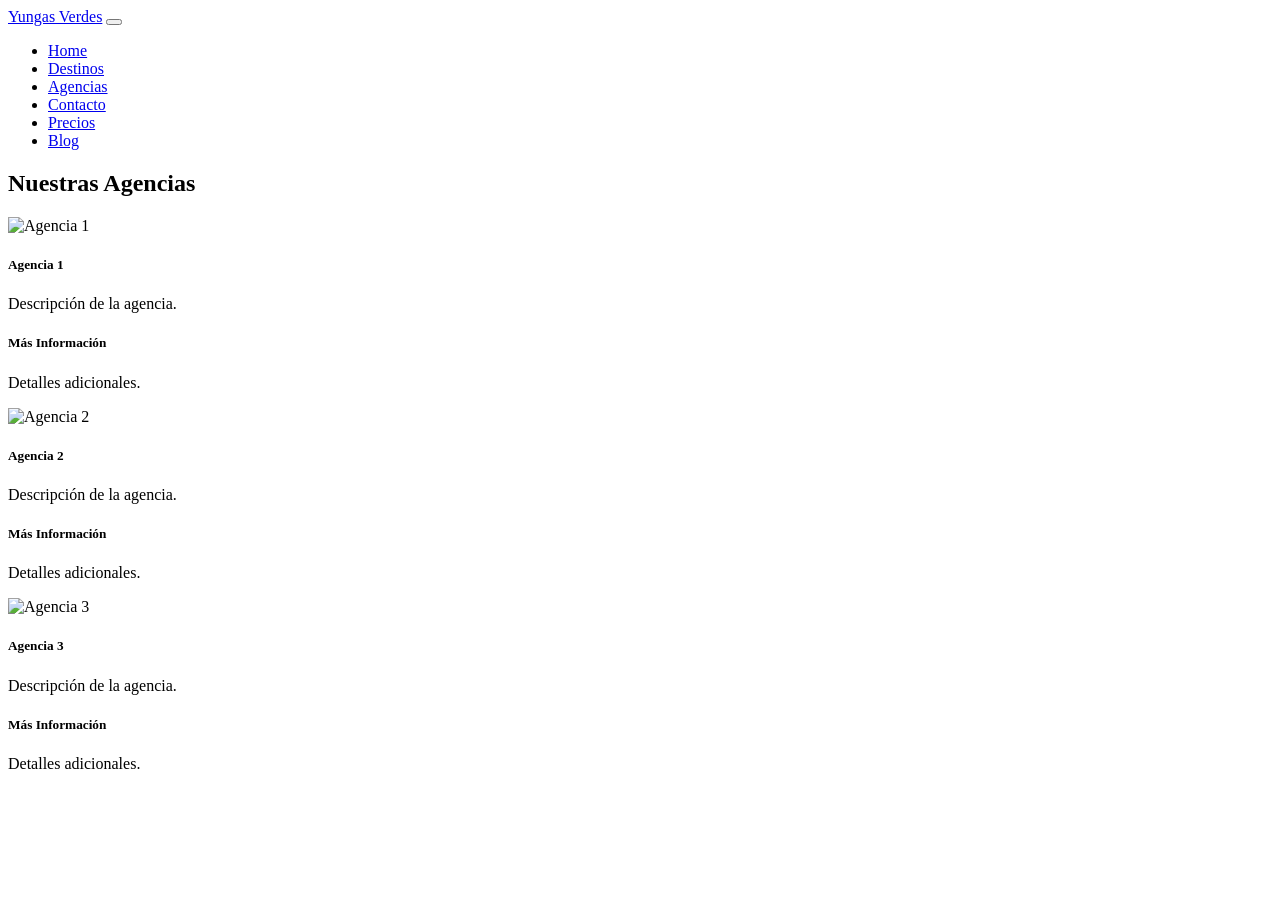
==== agencias.html @ 2de89b35 "Se agregan estructuras html" ====
<!DOCTYPE html>
<html lang="es">
<head>
    <meta charset="UTF-8">
    <meta name="viewport" content="width=device-width, initial-scale=1.0">
    <title>Agencias - Yungas Verdes</title>
</head>
<body>
    <!-- Navbar -->
    <nav>
        <div class="">
            <a href="#">Yungas Verdes</a>
            <button type="button">
                <span></span>
            </button>
            <div>
                <ul>
                    <li><a href="index.html">Home</a></li>
                    <li><a href="destinos.html">Destinos</a></li>
                    <li><a href="agencias.html">Agencias</a></li>
                    <li><a href="contacto.html">Contacto</a></li>
                    <li><a href="precios.html">Precios</a></li>
                    <li><a href="blog.html">Blog</a></li>
                </ul>
            </div>
        </div>
    </nav>

    <!-- Agencias Cards -->
    <section>
        <div class="">
            <h2>Nuestras Agencias</h2>
            <div>
                <div>
                    <div>
                        <div>
                            <img src="agencia1.jpg" alt="Agencia 1">
                            <div>
                                <h5>Agencia 1</h5>
                                <p>Descripción de la agencia.</p>
                            </div>
                        </div>
                        <div>
                            <div>
                                <h5>Más Información</h5>
                                <p>Detalles adicionales.</p>
                                <div>
                                    <i></i>
                                    <i></i>
                                    <i></i>
                                    <i></i>
                                    <i></i>
                                </div>
                            </div>
                        </div>
                    </div>
                </div>
                <div>
                    <div>
                        <div>
                            <img src="agencia2.jpg" alt="Agencia 2">
                            <div>
                                <h5>Agencia 2</h5>
                                <p>Descripción de la agencia.</p>
                            </div>
                        </div>
                        <div>
                            <div>
                                <h5>Más Información</h5>
                                <p>Detalles adicionales.</p>
                                <div>
                                    <i></i>
                                    <i></i>
                                    <i></i>
                                    <i></i>
                                    <i></i>
                                </div>
                            </div>
                        </div>
                    </div>
                </div>
                <div>
                    <div>
                        <div>
                            <img src="agencia3.jpg" alt="Agencia 3">
                            <div>
                                <h5>Agencia 3</h5>
                                <p>Descripción de la agencia.</p>
                            </div>
                        </div>
                        <div>
                            <div>
                                <h5>Más Información</h5>
                                <p>Detalles adicionales.</p>
                                <div>
                                    <i></i>
                                    <i></i>
                                    <i></i>
                                    <i></i>
                                    <i></i>
                                </div>
                            </div>
                        </div>
                    </div>
                </div>
            </div>
        </div>
    </section>
</body>
</html>
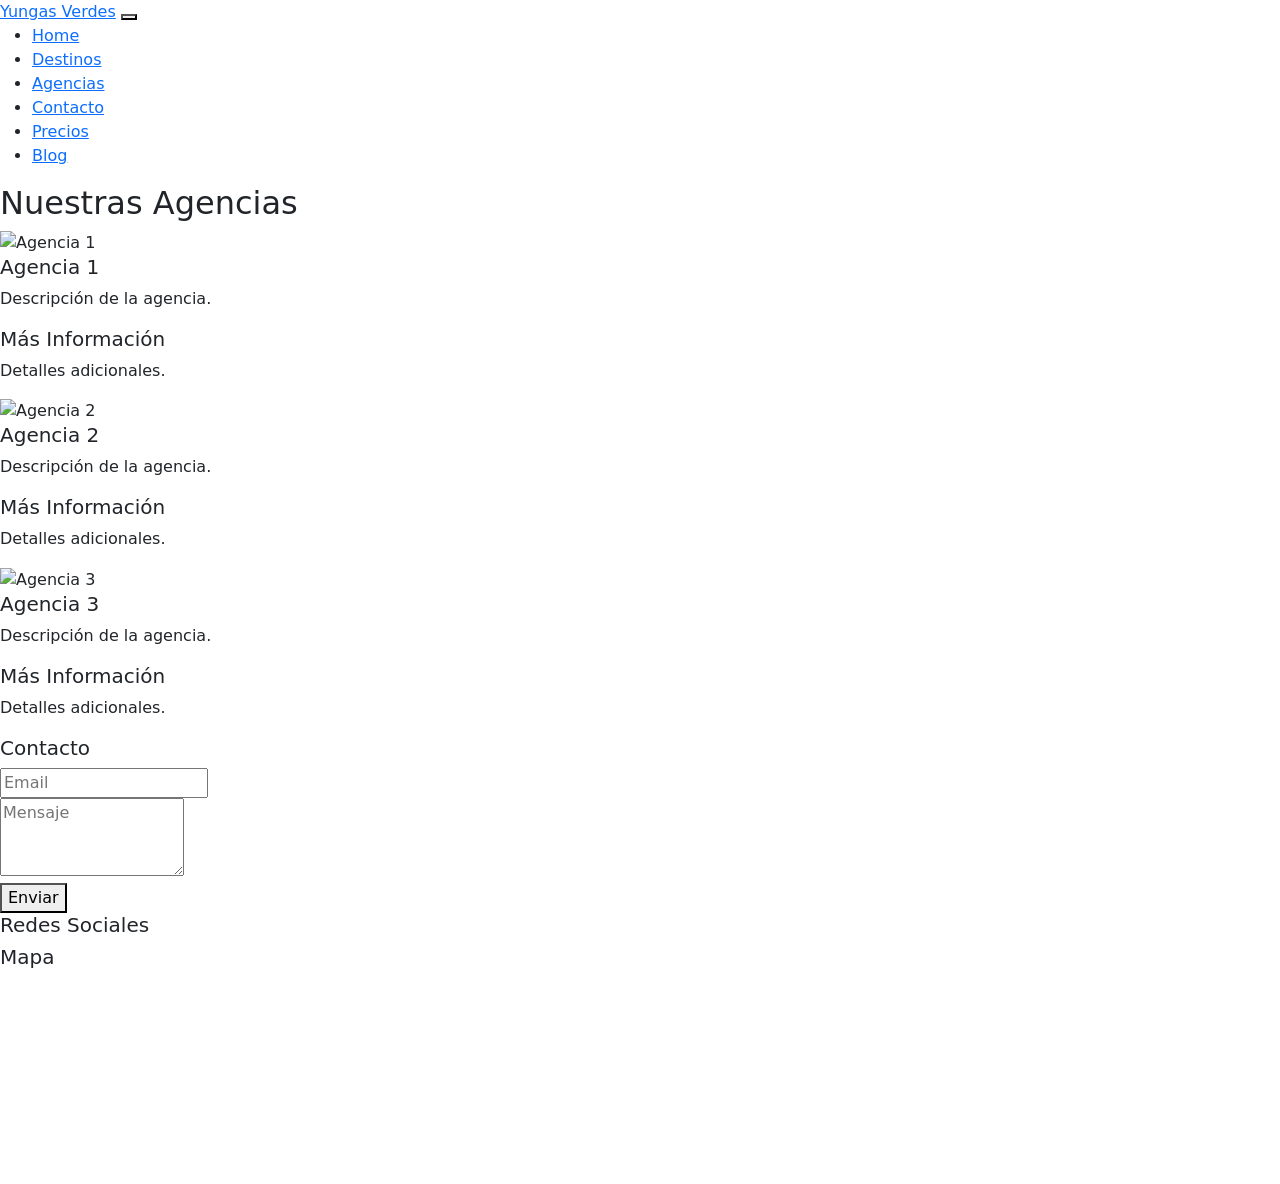
==== commit a22faae7: "Se agregan links a css bootstrap5 e iconos" ====
--- a/agencias.html
+++ b/agencias.html
@@ -4,6 +4,9 @@
     <meta charset="UTF-8">
     <meta name="viewport" content="width=device-width, initial-scale=1.0">
     <title>Agencias - Yungas Verdes</title>
+    <link href="https://cdn.jsdelivr.net/npm/bootstrap@5.3.0/dist/css/bootstrap.min.css" rel="stylesheet">
+    <link rel="stylesheet" href="https://cdnjs.cloudflare.com/ajax/libs/font-awesome/6.4.0/css/all.min.css">
+    <link rel="stylesheet" href="css/styles.css">
 </head>
 <body>
     <!-- Navbar -->
@@ -106,5 +109,34 @@
             </div>
         </div>
     </section>
+    <footer>
+        <div class="">
+            <div class="">
+                <div class="">
+                    <h5>Contacto</h5>
+                    <form>
+                        <div class="">
+                            <input type="email" placeholder="Email">
+                        </div>
+                        <div class="">
+                            <textarea rows="3" placeholder="Mensaje"></textarea>
+                        </div>
+                        <button type="submit">Enviar</button>
+                    </form>
+                </div>
+                <div class="">
+                    <h5>Redes Sociales</h5>
+                    <a href="#"><i></i></a>
+                    <a href="#"><i></i></a>
+                    <a href="#"><i></i></a>
+                </div>
+                <div class="">
+                    <h5>Mapa</h5>
+                    <iframe src="https://www.google.com/maps/embed?pb=!1m18!1m12!1m3!1d3657.0!2d-65.3!3d-24.2!2m3!1f0!2f0!3f0!3m2!1i1024!2i768!4f13.1!3m3!1m2!1s0x0%3A0x0!2zMjTCsDEyJzAwLjAiUyA2NcKwMTgnMDAuMCJX!5e0!3m2!1ses!2sar!4v1234567890" width="100%" height="200" style="border:0;" allowfullscreen="" loading="lazy"></iframe>
+                </div>
+            </div>
+        </div>
+    </footer>
+    <script src="https://cdn.jsdelivr.net/npm/bootstrap@5.3.0/dist/js/bootstrap.bundle.min.js"></script>
 </body>
 </html>
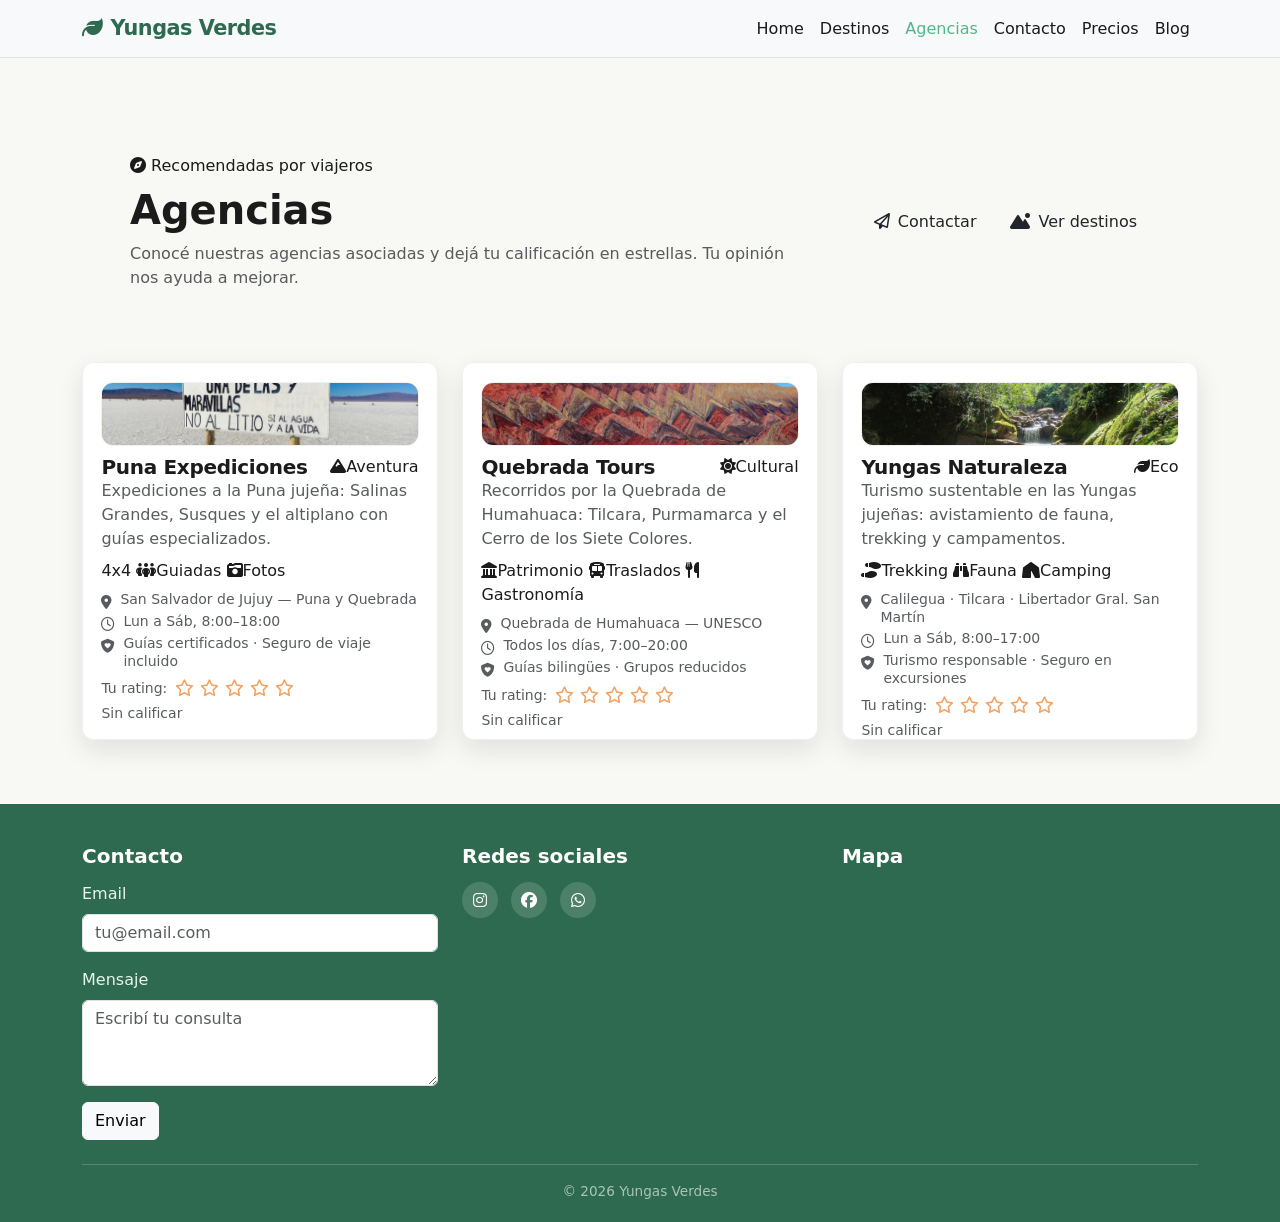
==== commit 653df944: "se eliminan carpetas innecesarias" ====
--- a/agencias.html
+++ b/agencias.html
@@ -6,137 +6,282 @@
     <title>Agencias - Yungas Verdes</title>
     <link href="https://cdn.jsdelivr.net/npm/bootstrap@5.3.0/dist/css/bootstrap.min.css" rel="stylesheet">
     <link rel="stylesheet" href="https://cdnjs.cloudflare.com/ajax/libs/font-awesome/6.4.0/css/all.min.css">
+    <link rel="stylesheet" href="flip.css">
     <link rel="stylesheet" href="css/styles.css">
 </head>
 <body>
-    <!-- Navbar -->
-    <nav>
-        <div class="">
-            <a href="#">Yungas Verdes</a>
-            <button type="button">
-                <span></span>
+
+    <nav class="navbar navbar-expand-lg bg-light border-bottom">
+        <div class="container">
+            <a class="navbar-brand" href="index.html">
+                <i class="fa-solid fa-leaf me-2" aria-hidden="true"></i>Yungas Verdes
+            </a>
+            <button class="navbar-toggler" type="button" data-bs-toggle="collapse" data-bs-target="#mainNavbar"
+                aria-controls="mainNavbar" aria-expanded="false" aria-label="Abrir menú">
+                <span class="navbar-toggler-icon"></span>
             </button>
-            <div>
-                <ul>
-                    <li><a href="index.html">Home</a></li>
-                    <li><a href="destinos.html">Destinos</a></li>
-                    <li><a href="agencias.html">Agencias</a></li>
-                    <li><a href="contacto.html">Contacto</a></li>
-                    <li><a href="precios.html">Precios</a></li>
-                    <li><a href="blog.html">Blog</a></li>
+            <div class="collapse navbar-collapse" id="mainNavbar">
+                <ul class="navbar-nav ms-auto mb-2 mb-lg-0">
+                    <li class="nav-item"><a class="nav-link" href="index.html">Home</a></li>
+                    <li class="nav-item"><a class="nav-link" href="destinos.html">Destinos</a></li>
+                    <li class="nav-item"><a class="nav-link active" aria-current="page" href="agencias.html">Agencias</a></li>
+                    <li class="nav-item"><a class="nav-link" href="contacto.html">Contacto</a></li>
+                    <li class="nav-item"><a class="nav-link" href="precios.html">Precios</a></li>
+                    <li class="nav-item"><a class="nav-link" href="blog.html">Blog</a></li>
                 </ul>
             </div>
         </div>
     </nav>
 
-    <!-- Agencias Cards -->
-    <section>
-        <div class="">
-            <h2>Nuestras Agencias</h2>
-            <div>
-                <div>
-                    <div>
-                        <div>
-                            <img src="agencia1.jpg" alt="Agencia 1">
-                            <div>
-                                <h5>Agencia 1</h5>
-                                <p>Descripción de la agencia.</p>
-                            </div>
-                        </div>
-                        <div>
-                            <div>
-                                <h5>Más Información</h5>
-                                <p>Detalles adicionales.</p>
-                                <div>
-                                    <i></i>
-                                    <i></i>
-                                    <i></i>
-                                    <i></i>
-                                    <i></i>
-                                </div>
-                            </div>
-                        </div>
-                    </div>
-                </div>
-                <div>
-                    <div>
-                        <div>
-                            <img src="agencia2.jpg" alt="Agencia 2">
-                            <div>
-                                <h5>Agencia 2</h5>
-                                <p>Descripción de la agencia.</p>
-                            </div>
-                        </div>
-                        <div>
-                            <div>
-                                <h5>Más Información</h5>
-                                <p>Detalles adicionales.</p>
-                                <div>
-                                    <i></i>
-                                    <i></i>
-                                    <i></i>
-                                    <i></i>
-                                    <i></i>
-                                </div>
-                            </div>
-                        </div>
-                    </div>
-                </div>
-                <div>
-                    <div>
-                        <div>
-                            <img src="agencia3.jpg" alt="Agencia 3">
-                            <div>
-                                <h5>Agencia 3</h5>
-                                <p>Descripción de la agencia.</p>
-                            </div>
-                        </div>
-                        <div>
-                            <div>
-                                <h5>Más Información</h5>
-                                <p>Detalles adicionales.</p>
-                                <div>
-                                    <i></i>
-                                    <i></i>
-                                    <i></i>
-                                    <i></i>
-                                    <i></i>
-                                </div>
-                            </div>
-                        </div>
-                    </div>
-                </div>
-            </div>
+    <div class="container pt-5 pb-3">
+        <section class="page-hero p-4 p-md-5 mb-4">
+            <div class="row align-items-center g-4">
+                <div class="col-12 col-lg-8">
+                    <div class="hero-kicker mb-2">
+                        <i class="fa-solid fa-compass" aria-hidden="true"></i>
+                        Recomendadas por viajeros
+                    </div>
+                    <h1 class="display-6 fw-bold mb-2">Agencias</h1>
+                    <p class="text-muted mb-0">
+                        Conocé nuestras agencias asociadas y dejá tu calificación en estrellas.
+                        Tu opinión nos ayuda a mejorar.
+                    </p>
+                </div>
+                <div class="col-12 col-lg-4">
+                    <div class="d-flex gap-2 justify-content-lg-end flex-wrap">
+                        <a class="btn btn-brand" href="contacto.html">
+                            <i class="fa-regular fa-paper-plane me-2" aria-hidden="true"></i>Contactar
+                        </a>
+                        <a class="btn btn-soft" href="destinos.html">
+                            <i class="fa-solid fa-mountain-sun me-2" aria-hidden="true"></i>Ver destinos
+                        </a>
+                    </div>
+                </div>
+            </div>
+        </section>
+
+        <div class="row g-4 mb-5">
+
+          <div class="col-12 col-sm-6 col-md-4">
+            <div class="flip-card" data-agencia="Puna Expediciones">
+              <div class="flip-card-inner">
+                <div class="flip-card-front">
+                  <div class="agency-cover" aria-hidden="true">
+                    <img src="img/salinasgrandes.webp" alt="">
+                  </div>
+                  <div class="d-flex align-items-start justify-content-between gap-3">
+                    <h5 class="card-title mb-0">Puna Expediciones</h5>
+                    <span class="agency-pill"><i class="fa-solid fa-mountain" aria-hidden="true"></i>Aventura</span>
+                  </div>
+                  <p class="text-muted">Expediciones a la Puna jujeña: Salinas Grandes, Susques y el altiplano con guías especializados.</p>
+                  <div class="agency-meta">
+                    <span class="agency-pill"><i class="fa-solid fa-jeep" aria-hidden="true"></i>4x4</span>
+                    <span class="agency-pill"><i class="fa-solid fa-people-group" aria-hidden="true"></i>Guiadas</span>
+                    <span class="agency-pill"><i class="fa-solid fa-camera-retro" aria-hidden="true"></i>Fotos</span>
+                  </div>
+                  <ul class="list-unstyled small mt-2 mb-0 text-muted">
+                    <li class="d-flex gap-2 align-items-start mb-1">
+                      <i class="fa-solid fa-location-dot mt-1" aria-hidden="true"></i>
+                      <span>San Salvador de Jujuy — Puna y Quebrada</span>
+                    </li>
+                    <li class="d-flex gap-2 align-items-start mb-1">
+                      <i class="fa-regular fa-clock mt-1" aria-hidden="true"></i>
+                      <span>Lun a Sáb, 8:00–18:00</span>
+                    </li>
+                    <li class="d-flex gap-2 align-items-start">
+                      <i class="fa-solid fa-shield-heart mt-1" aria-hidden="true"></i>
+                      <span>Guías certificados · Seguro de viaje incluido</span>
+                    </li>
+                  </ul>
+                  <div class="mt-2">
+                    <div class="d-flex align-items-center gap-2">
+                      <span class="small text-muted">Tu rating:</span>
+                      <div class="rating" role="radiogroup" aria-label="Calificación en estrellas">
+                        <button type="button" class="rating-star" data-value="1" aria-label="1 estrella"><i class="fa-regular fa-star" aria-hidden="true"></i></button>
+                        <button type="button" class="rating-star" data-value="2" aria-label="2 estrellas"><i class="fa-regular fa-star" aria-hidden="true"></i></button>
+                        <button type="button" class="rating-star" data-value="3" aria-label="3 estrellas"><i class="fa-regular fa-star" aria-hidden="true"></i></button>
+                        <button type="button" class="rating-star" data-value="4" aria-label="4 estrellas"><i class="fa-regular fa-star" aria-hidden="true"></i></button>
+                        <button type="button" class="rating-star" data-value="5" aria-label="5 estrellas"><i class="fa-regular fa-star" aria-hidden="true"></i></button>
+                      </div>
+                    </div>
+                    <div class="small text-muted mt-1 rating-label">Sin calificar</div>
+                  </div>
+                </div>
+                <div class="flip-card-back">
+                  <h5 class="mb-2">Explorá la Puna</h5>
+                  <p class="mb-3">Recorridos en vehículos 4x4 por paisajes únicos a más de 3.000 metros de altura.</p>
+                  <div class="d-grid gap-2">
+                    <button type="button" class="btn btn-light btn-sm js-calificar">
+                      <i class="fa-solid fa-star me-2" aria-hidden="true"></i>Calificar ahora
+                    </button>
+                    <a class="btn btn-outline-light btn-sm" href="contacto.html">
+                      <i class="fa-regular fa-envelope me-2" aria-hidden="true"></i>Enviar consulta
+                    </a>
+                  </div>
+                </div>
+              </div>
+            </div>
+          </div>
+        
+          <div class="col-12 col-sm-6 col-md-4">
+            <div class="flip-card" data-agencia="Quebrada Tours">
+              <div class="flip-card-inner">
+                <div class="flip-card-front">
+                  <div class="agency-cover" aria-hidden="true">
+                    <img src="img/quebradahumauaca.jpg" alt="">
+                  </div>
+                  <div class="d-flex align-items-start justify-content-between gap-3">
+                    <h5 class="card-title mb-0">Quebrada Tours</h5>
+                    <span class="agency-pill"><i class="fa-solid fa-sun" aria-hidden="true"></i>Cultural</span>
+                  </div>
+                  <p class="text-muted">Recorridos por la Quebrada de Humahuaca: Tilcara, Purmamarca y el Cerro de los Siete Colores.</p>
+                  <div class="agency-meta">
+                    <span class="agency-pill"><i class="fa-solid fa-landmark" aria-hidden="true"></i>Patrimonio</span>
+                    <span class="agency-pill"><i class="fa-solid fa-bus" aria-hidden="true"></i>Traslados</span>
+                    <span class="agency-pill"><i class="fa-solid fa-utensils" aria-hidden="true"></i>Gastronomía</span>
+                  </div>
+                  <ul class="list-unstyled small mt-2 mb-0 text-muted">
+                    <li class="d-flex gap-2 align-items-start mb-1">
+                      <i class="fa-solid fa-location-dot mt-1" aria-hidden="true"></i>
+                      <span>Quebrada de Humahuaca — UNESCO</span>
+                    </li>
+                    <li class="d-flex gap-2 align-items-start mb-1">
+                      <i class="fa-regular fa-clock mt-1" aria-hidden="true"></i>
+                      <span>Todos los días, 7:00–20:00</span>
+                    </li>
+                    <li class="d-flex gap-2 align-items-start">
+                      <i class="fa-solid fa-shield-heart mt-1" aria-hidden="true"></i>
+                      <span>Guías bilingües · Grupos reducidos</span>
+                    </li>
+                  </ul>
+                  <div class="mt-2">
+                    <div class="d-flex align-items-center gap-2">
+                      <span class="small text-muted">Tu rating:</span>
+                      <div class="rating" role="radiogroup" aria-label="Calificación en estrellas">
+                        <button type="button" class="rating-star" data-value="1" aria-label="1 estrella"><i class="fa-regular fa-star" aria-hidden="true"></i></button>
+                        <button type="button" class="rating-star" data-value="2" aria-label="2 estrellas"><i class="fa-regular fa-star" aria-hidden="true"></i></button>
+                        <button type="button" class="rating-star" data-value="3" aria-label="3 estrellas"><i class="fa-regular fa-star" aria-hidden="true"></i></button>
+                        <button type="button" class="rating-star" data-value="4" aria-label="4 estrellas"><i class="fa-regular fa-star" aria-hidden="true"></i></button>
+                        <button type="button" class="rating-star" data-value="5" aria-label="5 estrellas"><i class="fa-regular fa-star" aria-hidden="true"></i></button>
+                      </div>
+                    </div>
+                    <div class="small text-muted mt-1 rating-label">Sin calificar</div>
+                  </div>
+                </div>
+                <div class="flip-card-back">
+                  <h5 class="mb-2">Patrimonio mundial</h5>
+                  <p class="mb-3">Descubrí los pueblos y colores de la Quebrada con guías apasionados por la cultura andina.</p>
+                  <div class="d-grid gap-2">
+                    <a href="contacto.html" class="btn btn-light btn-sm">
+                      <i class="fa-solid fa-arrow-right me-2" aria-hidden="true"></i>Ver itinerarios
+                    </a>
+                    <a href="#" class="btn btn-outline-light btn-sm">Ver galería</a>
+                  </div>
+                </div>
+              </div>
+            </div>
+          </div>
+        
+          <div class="col-12 col-sm-6 col-md-4">
+            <div class="flip-card" data-agencia="Yungas Naturaleza">
+              <div class="flip-card-inner">
+                <div class="flip-card-front">
+                  <div class="agency-cover" aria-hidden="true">
+                    <img src="img/Parque-Nacional-Calilegua.jpg" alt="">
+                  </div>
+                  <div class="d-flex align-items-start justify-content-between gap-3">
+                    <h5 class="card-title mb-0">Yungas Naturaleza</h5>
+                    <span class="agency-pill"><i class="fa-solid fa-leaf" aria-hidden="true"></i>Eco</span>
+                  </div>
+                  <p class="text-muted">Turismo sustentable en las Yungas jujeñas: avistamiento de fauna, trekking y campamentos.</p>
+                  <div class="agency-meta">
+                    <span class="agency-pill"><i class="fa-solid fa-shoe-prints" aria-hidden="true"></i>Trekking</span>
+                    <span class="agency-pill"><i class="fa-solid fa-binoculars" aria-hidden="true"></i>Fauna</span>
+                    <span class="agency-pill"><i class="fa-solid fa-tent" aria-hidden="true"></i>Camping</span>
+                  </div>
+                  <ul class="list-unstyled small mt-2 mb-0 text-muted">
+                    <li class="d-flex gap-2 align-items-start mb-1">
+                      <i class="fa-solid fa-location-dot mt-1" aria-hidden="true"></i>
+                      <span>Calilegua · Tilcara · Libertador Gral. San Martín</span>
+                    </li>
+                    <li class="d-flex gap-2 align-items-start mb-1">
+                      <i class="fa-regular fa-clock mt-1" aria-hidden="true"></i>
+                      <span>Lun a Sáb, 8:00–17:00</span>
+                    </li>
+                    <li class="d-flex gap-2 align-items-start">
+                      <i class="fa-solid fa-shield-heart mt-1" aria-hidden="true"></i>
+                      <span>Turismo responsable · Seguro en excursiones</span>
+                    </li>
+                  </ul>
+                  <div class="mt-2">
+                    <div class="d-flex align-items-center gap-2">
+                      <span class="small text-muted">Tu rating:</span>
+                      <div class="rating" role="radiogroup" aria-label="Calificación en estrellas">
+                        <button type="button" class="rating-star" data-value="1" aria-label="1 estrella"><i class="fa-regular fa-star" aria-hidden="true"></i></button>
+                        <button type="button" class="rating-star" data-value="2" aria-label="2 estrellas"><i class="fa-regular fa-star" aria-hidden="true"></i></button>
+                        <button type="button" class="rating-star" data-value="3" aria-label="3 estrellas"><i class="fa-regular fa-star" aria-hidden="true"></i></button>
+                        <button type="button" class="rating-star" data-value="4" aria-label="4 estrellas"><i class="fa-regular fa-star" aria-hidden="true"></i></button>
+                        <button type="button" class="rating-star" data-value="5" aria-label="5 estrellas"><i class="fa-regular fa-star" aria-hidden="true"></i></button>
+                      </div>
+                    </div>
+                    <div class="small text-muted mt-1 rating-label">Sin calificar</div>
+                  </div>
+                </div>
+                <div class="flip-card-back">
+                  <h5 class="mb-2">Naturaleza viva</h5>
+                  <p class="mb-3">El Parque Nacional Calilegua te espera: más de 700 especies de aves y selva subtropical.</p>
+                  <div class="d-grid gap-2">
+                    <a href="contacto.html" class="btn btn-light btn-sm">
+                      <i class="fa-regular fa-paper-plane me-2" aria-hidden="true"></i>Reservar excursión
+                    </a>
+                    <a href="#" class="btn btn-outline-light btn-sm">Ver recorridos</a>
+                  </div>
+                </div>
+              </div>
+            </div>
+          </div>
+        
         </div>
-    </section>
-    <footer>
-        <div class="">
-            <div class="">
-                <div class="">
+    </div>
+    <footer class="site-footer">
+        <div class="container">
+            <div class="row g-4">
+                <div class="col-12 col-lg-4">
                     <h5>Contacto</h5>
                     <form>
-                        <div class="">
-                            <input type="email" placeholder="Email">
+                        <div class="mb-3">
+                            <label class="form-label" for="footerEmail">Email</label>
+                            <input id="footerEmail" class="form-control" type="email" placeholder="tu@email.com" required>
                         </div>
-                        <div class="">
-                            <textarea rows="3" placeholder="Mensaje"></textarea>
+                        <div class="mb-3">
+                            <label class="form-label" for="footerMsg">Mensaje</label>
+                            <textarea id="footerMsg" class="form-control" rows="3" placeholder="Escribí tu consulta" required></textarea>
                         </div>
-                        <button type="submit">Enviar</button>
+                        <button class="btn btn-light" type="submit">Enviar</button>
                     </form>
                 </div>
-                <div class="">
-                    <h5>Redes Sociales</h5>
-                    <a href="#"><i></i></a>
-                    <a href="#"><i></i></a>
-                    <a href="#"><i></i></a>
-                </div>
-                <div class="">
+                <div class="col-12 col-lg-4">
+                    <h5>Redes sociales</h5>
+                    <div class="footer-social">
+                        <a href="#" aria-label="Instagram"><i class="fa-brands fa-instagram"></i></a>
+                        <a href="#" aria-label="Facebook"><i class="fa-brands fa-facebook"></i></a>
+                        <a href="#" aria-label="WhatsApp"><i class="fa-brands fa-whatsapp"></i></a>
+                    </div>
+                </div>
+                <div class="col-12 col-lg-4">
                     <h5>Mapa</h5>
-                    <iframe src="https://www.google.com/maps/embed?pb=!1m18!1m12!1m3!1d3657.0!2d-65.3!3d-24.2!2m3!1f0!2f0!3f0!3m2!1i1024!2i768!4f13.1!3m3!1m2!1s0x0%3A0x0!2zMjTCsDEyJzAwLjAiUyA2NcKwMTgnMDAuMCJX!5e0!3m2!1ses!2sar!4v1234567890" width="100%" height="200" style="border:0;" allowfullscreen="" loading="lazy"></iframe>
-                </div>
-            </div>
+                    <div class="ratio ratio-16x9">
+                        <iframe title="Mapa" src="https://www.google.com/maps/embed?pb=!1m18!1m12!1m3!1d3657.0!2d-65.3!3d-24.2!2m3!1f0!2f0!3f0!3m2!1i1024!2i768!4f13.1!3m3!1m2!1s0x0%3A0x0!2zMjTCsDEyJzAwLjAiUyA2NcKwMTgnMDAuMCJX!5e0!3m2!1ses!2sar!4v1234567890"
+                            style="border:0;" allowfullscreen="" loading="lazy" referrerpolicy="no-referrer-when-downgrade"></iframe>
+                    </div>
+                </div>
+            </div>
+            <div class="footer-bottom">© 2026 Yungas Verdes</div>
         </div>
     </footer>
+
+    <script src="https://code.jquery.com/jquery-3.7.1.min.js"></script>
     <script src="https://cdn.jsdelivr.net/npm/bootstrap@5.3.0/dist/js/bootstrap.bundle.min.js"></script>
+    <script src="jquery/rating-agencias.js"></script>
 </body>
 </html>
--- a/flip.css
+++ b/flip.css
@@ -0,0 +1,94 @@
+.flip-card {
+    height: clamp(320px, 42vh, 380px);
+    perspective: 1000px;
+    cursor: pointer;
+  }
+
+  .flip-card-inner {
+    width: 100%;
+    height: 100%;
+    transition: transform 0.6s;
+    transform-style: preserve-3d;
+    position: relative;
+  }
+
+  /* Con jQuery usamos clase .flipped en vez de hover */
+  .flip-card-inner.flipped {
+    transform: rotateY(180deg);
+  }
+
+  .flip-card-front,
+  .flip-card-back {
+    position: absolute;
+    width: 100%;
+    height: 100%;
+    backface-visibility: hidden;
+    border-radius: 12px;
+    padding: 1.15rem;
+    box-shadow: 0 10px 26px rgba(16, 24, 40, .10);
+    border: 1px solid rgba(0, 0, 0, .06);
+    overflow: hidden;
+  }
+
+  .flip-card-front {
+    background: rgba(255, 255, 255, .92);
+    backdrop-filter: blur(8px);
+  }
+
+  .flip-card-back {
+    background:
+      radial-gradient(700px 240px at 25% 10%, rgba(82, 183, 136, .36), transparent 55%),
+      linear-gradient(135deg, #2d6a4f, #1f513c);
+    color: white;
+    transform: rotateY(180deg);
+  }
+
+  .rating {
+    display: inline-flex;
+    gap: 6px;
+    align-items: center;
+  }
+
+  .rating-star {
+    border: 0;
+    background: transparent;
+    padding: 0;
+    line-height: 1;
+    color: #f4a261;
+    font-size: 1.05rem;
+    cursor: pointer;
+  }
+
+  .flip-card .card-title {
+    font-weight: 800;
+    letter-spacing: -0.3px;
+  }
+
+  .flip-card-front p {
+    margin-bottom: .5rem;
+  }
+
+  .flip-card-front .list-unstyled {
+    line-height: 1.25;
+  }
+
+  .agency-cover {
+    height: 64px;
+    border-radius: 12px;
+    overflow: hidden;
+    margin-bottom: .6rem;
+    border: 1px solid rgba(0, 0, 0, .06);
+  }
+
+  .agency-cover img {
+    width: 100%;
+    height: 100%;
+    object-fit: cover;
+    display: block;
+  }
+
+  .rating-star:focus-visible {
+    outline: 2px solid rgba(13, 110, 253, .45);
+    outline-offset: 2px;
+    border-radius: 6px;
+  }
--- a/css/styles.css
+++ b/css/styles.css
@@ -0,0 +1,728 @@
+/* ── Variables de color del proyecto ── */
+    :root {
+      --verde:   #2d6a4f;
+      --verde-claro: #52b788;
+      --amarillo: #f4a261;
+      --bg-claro: #f8f9f4;
+      --texto:   #1b1b1b;
+      --muted:   #6c757d;
+      --border:  #dee2e6;
+    }
+
+    body {
+      background: var(--bg-claro);
+      color: var(--texto);
+      font-family: 'Segoe UI', system-ui, sans-serif;
+    }
+
+    /* ── Navbar ── */
+    .navbar-brand {
+      font-weight: 800;
+      font-size: 1.3rem;
+      color: var(--verde) !important;
+      letter-spacing: -0.5px;
+    }
+    .nav-link {
+      color: var(--texto) !important;
+      font-weight: 500;
+      transition: color 0.2s;
+    }
+    .nav-link:hover,
+    .nav-link.active {
+      color: var(--verde-claro) !important;
+    }
+
+    /* ── Hero del blog ── */
+    .blog-hero {
+      background: linear-gradient(135deg, var(--verde) 0%, var(--verde-claro) 100%);
+      color: #fff;
+      padding: 60px 0 40px;
+    }
+    .blog-hero h1 {
+      font-size: clamp(2rem, 4vw, 3rem);
+      font-weight: 900;
+    }
+    .blog-hero p {
+      opacity: .85;
+      max-width: 50ch;
+    }
+
+    /* ── Hero del index ── */
+
+    .hero {
+    position: relative;
+    height: 90vh;
+    overflow: hidden;
+    display: flex;
+    align-items: center;
+    justify-content: center;
+    }
+
+  .hero-bg {
+    position: absolute;
+    width: 100%;
+    height: 100%;
+    object-fit: cover;
+    }
+
+  .hero-overlay {
+    position: absolute;
+    width: 100%;
+    height: 100%;
+    background: rgba(0,0,0,0.4);
+    }
+
+  .hero-content {
+    position: relative;
+    text-align: center;
+    }
+
+  .hero-title {
+  font-size: 3rem;
+  font-weight: 700;
+  text-transform: uppercase;
+  color: #fff;
+  text-shadow: 2px 2px 8px rgba(0,0,0,0.7);
+}
+
+.hero-subtitle {
+  font-size: 1.4rem;
+  font-weight: 300;
+  color: #f0f0f0;
+  letter-spacing: 1px;
+  text-shadow: 1px 1px 6px rgba(0,0,0,0.6);
+}
+
+.overlay {
+  position: absolute;
+  top: 0; left: 0;
+  width: 100%; height: 100%;
+  background: linear-gradient(
+    rgba(0, 100, 0, 0.5), 
+    rgba(0, 0, 0, 0.3)
+  );
+}
+
+
+  .btn-hero {
+    background: var(--verde);
+    padding: 10px 20px;
+    border-radius: 30px;
+    color: #fff;
+    text-decoration: none;
+    display: inline-block;
+    margin-top: 15px;
+    opacity: 0;
+    }
+
+    .h2-hero-precios{
+      color: #ffffff
+    }
+
+    /* ── Filtros ── */
+    .filtros-wrap {
+      background: #fff;
+      border-bottom: 1px solid var(--border);
+      padding: 14px 0;
+    }
+    .btn-filtro {
+      border: 2px solid var(--verde);
+      color: var(--verde);
+      border-radius: 999px;
+      padding: 6px 18px;
+      font-weight: 700;
+      background: transparent;
+      transition: all 0.2s;
+      cursor: pointer;
+    }
+    .btn-filtro:hover,
+    .btn-filtro.activo {
+      background: var(--verde);
+      color: #fff;
+    }
+
+    /* ── Layout revista (magazine grid) ── */
+    .magazine-grid {
+      display: grid;
+      gap: 24px;
+      grid-template-columns: repeat(12, 1fr);
+    }
+
+    /* Artículo grande (destacado) */
+    .post-featured {
+      grid-column: span 8;
+    }
+    /* Artículos secundarios */
+    .post-secondary {
+      grid-column: span 4;
+    }
+    /* En tablet: 2 columnas */
+    @media (max-width: 991px) {
+      .post-featured  { grid-column: span 12; }
+      .post-secondary { grid-column: span 6; }
+    }
+    /* En mobile: 1 columna */
+    @media (max-width: 575px) {
+      .post-featured,
+      .post-secondary { grid-column: span 12; }
+    }
+
+    /*--cards del index--*/
+  .destino-card {
+    background: #fff;
+    border: none;
+    border-radius: 16px;
+    overflow: hidden;
+    transition: transform 0.3s ease, box-shadow 0.3s ease;
+    box-shadow: 0 4px 16px rgba(45, 106, 79, 0.12);
+    height: 100%;
+    display: flex;
+    flex-direction: column;
+  }
+
+  .destino-card-img-wrapper {
+    overflow: hidden;
+    height: 250px;
+    position: relative;
+  }
+
+  .destino-card img {
+    width: 100%;
+    height: 100%;
+    object-fit: cover;
+    display: block;
+    transition: transform 0.5s cubic-bezier(0.25, 0.46, 0.45, 0.94);
+  }
+
+  .destino-card:hover {
+    transform: translateY(-8px);
+    box-shadow: 0 12px 32px rgba(45, 106, 79, 0.2);
+  }
+
+  .destino-card:hover img {
+    transform: scale(1.08);
+  }
+
+  .destino-card .card-body {
+    padding: 20px;
+    flex-grow: 1;
+    display: flex;
+    flex-direction: column;
+    background: #fff;
+    transition: all 0.3s ease;
+    border-top: 4px solid var(--verde);
+  }
+
+  .destino-card .card-body h5 {
+    color: var(--verde);
+    font-weight: 700;
+    margin-bottom: 8px;
+    letter-spacing: -0.5px;
+  }
+
+  .destino-card .card-body p {
+    color: var(--muted);
+    font-size: 0.9rem;
+    margin: 0;
+    flex-grow: 1;
+  }
+
+  .destino-card:hover .card-body {
+    background: linear-gradient(135deg, var(--verde) 0%, var(--verde-claro) 100%);
+    color: #fff;
+  }
+
+  .destino-card:hover .card-body h5,
+  .destino-card:hover .card-body p {
+    color: #fff;
+  }
+
+  /* Responsivo */
+  @media (max-width: 768px) {
+    .destino-card-img-wrapper {
+      height: 220px;
+    }
+  }
+
+  @media (max-width: 576px) {
+    .destino-card-img-wrapper {
+      height: 200px;
+    }
+    
+    .destino-card .card-body {
+      padding: 16px;
+    }
+  }
+
+    /* ── Tarjeta de artículo ── */
+    .post-card {
+      background: #fff;
+      border-radius: 16px;
+      overflow: hidden;
+      border: 1px solid var(--border);
+      box-shadow: 0 2px 12px rgba(0,0,0,.06);
+      transition: transform 0.25s ease, box-shadow 0.25s ease;
+    }
+    .post-card:hover {
+      transform: translateY(-4px);
+      box-shadow: 0 8px 28px rgba(0,0,0,.12);
+    }
+    .post-card img {
+      width: 100%;
+      object-fit: cover;
+      display: block;
+    }
+    .post-featured .post-card img  { height: 320px; }
+    .post-secondary .post-card img { height: 180px; }
+    @media (max-width: 575px) {
+      .post-featured .post-card img,
+      .post-secondary .post-card img { height: 200px; }
+    }
+
+    .post-body {
+      padding: 20px;
+    }
+    .post-kicker {
+      font-size: .78rem;
+      font-weight: 800;
+      text-transform: uppercase;
+      letter-spacing: .1em;
+      color: var(--verde-claro);
+      margin-bottom: 6px;
+    }
+    .post-title {
+      font-weight: 800;
+      line-height: 1.2;
+      margin-bottom: 8px;
+    }
+    .post-featured .post-title { font-size: 1.5rem; }
+    .post-secondary .post-title { font-size: 1.05rem; }
+
+    .post-lead {
+      color: var(--muted);
+      font-size: .95rem;
+      margin-bottom: 12px;
+    }
+    .post-meta {
+      font-size: .82rem;
+      color: var(--muted);
+    }
+    .post-meta i { margin-right: 4px; }
+
+    /* Chips de categoría */
+    .chip {
+      display: inline-block;
+      padding: 4px 12px;
+      border-radius: 999px;
+      font-size: .8rem;
+      font-weight: 700;
+      border: 1px solid var(--border);
+      background: var(--bg-claro);
+      color: var(--muted);
+      margin-right: 6px;
+      margin-bottom: 4px;
+    }
+
+    /* ── Sidebar ── */
+    .sidebar-card {
+      background: #fff;
+      border-radius: 16px;
+      border: 1px solid var(--border);
+      padding: 20px;
+      margin-bottom: 20px;
+    }
+    .sidebar-card h5 {
+      font-weight: 800;
+      margin-bottom: 14px;
+      color: var(--verde);
+    }
+    .sidebar-link {
+      display: flex;
+      align-items: center;
+      gap: 8px;
+      padding: 8px 0;
+      border-bottom: 1px solid var(--border);
+      color: var(--texto);
+      text-decoration: none;
+      font-weight: 500;
+      transition: color 0.2s;
+    }
+    .sidebar-link:last-child { border-bottom: none; }
+    .sidebar-link:hover { color: var(--verde-claro); text-decoration: none; }
+
+    /* ── Comentarios ── */
+    .comment {
+      display: flex;
+      gap: 14px;
+      padding: 16px;
+      background: #fff;
+      border-radius: 14px;
+      border: 1px solid var(--border);
+      margin-bottom: 14px;
+      box-shadow: 0 1px 6px rgba(0,0,0,.05);
+    }
+    /* Avatar creado con CSS puro */
+    .avatar-css {
+      width: 44px;
+      height: 44px;
+      border-radius: 50%;
+      flex-shrink: 0;
+      position: relative;
+      overflow: hidden;
+    }
+    .avatar-css::before {
+      content: '';
+      position: absolute;
+      top: 10px; left: 50%;
+      transform: translateX(-50%);
+      width: 14px; height: 14px;
+      border-radius: 50%;
+      background: rgba(255,255,255,.5);
+    }
+    .avatar-css::after {
+      content: '';
+      position: absolute;
+      bottom: -8px; left: 50%;
+      transform: translateX(-50%);
+      width: 34px; height: 22px;
+      border-radius: 50%;
+      background: rgba(255,255,255,.35);
+    }
+    .avatar-a { background: linear-gradient(135deg, var(--verde), var(--verde-claro)); }
+    .avatar-b { background: linear-gradient(135deg, var(--amarillo), #e76f51); }
+    .avatar-c { background: linear-gradient(135deg, #4cc9f0, #4361ee); }
+
+    .comment-meta {
+      font-size: .82rem;
+      color: var(--muted);
+      margin-bottom: 4px;
+    }
+    .comment-meta strong { color: var(--texto); }
+
+    /* ── Scroll reveal ── */
+    .reveal {
+      opacity: 0;
+      transform: translateY(22px);
+      transition: opacity 0.6s ease, transform 0.6s ease;
+    }
+    .reveal.visible {
+      opacity: 1;
+      transform: translateY(0);
+    }
+
+    /* ── Footer ── */
+    .site-footer {
+      background: var(--verde);
+      color: #e8f5e9;
+      padding: 40px 0 20px;
+    }
+    .site-footer h5 { font-weight: 800; color: #fff; margin-bottom: 14px; }
+    .site-footer a { color: #a5d6a7; text-decoration: none; }
+    .site-footer a:hover { color: #fff; }
+    .footer-social a {
+      display: inline-flex;
+      align-items: center;
+      justify-content: center;
+      width: 36px; height: 36px;
+      border-radius: 50%;
+      background: rgba(255,255,255,.15);
+      margin-right: 8px;
+      color: #fff;
+      transition: background 0.2s;
+    }
+    .footer-social a:hover { background: rgba(255,255,255,.35); }
+    .footer-bottom {
+      border-top: 1px solid rgba(255,255,255,.2);
+      padding-top: 16px;
+      margin-top: 24px;
+      font-size: .85rem;
+      color: rgba(255,255,255,.6);
+      text-align: center;
+    }
+
+    /* Carrusel del index */  
+
+  .carousel-item {
+    padding: 40px;
+    transition: transform 0.6s ease, opacity 0.6s;
+  }
+
+  .carousel-item p {
+    font-size: 1.2rem;
+    font-style: italic;
+  }
+
+  .carousel-item cite {
+    display: block;
+    margin-top: 10px;
+    color: var(--verde);
+  }
+
+    /* Ocultar artículos filtrados */
+    .post-item.oculto { display: none !important; }
+
+    /* ── TABLA DE PRECIOS ── */
+    .tabla-precios {
+      width: 100%;
+      border-collapse: collapse;
+      background: #fff;
+      box-shadow: 0 4px 16px rgba(45, 106, 79, 0.1);
+      border-radius: 12px;
+      overflow: hidden;
+    }
+
+    .tabla-precios thead {
+      background: linear-gradient(135deg, var(--verde) 0%, var(--verde-claro) 100%);
+      color: #fff;
+    }
+
+    .tabla-precios th {
+      padding: 24px 16px;
+      text-align: center;
+      font-weight: 700;
+      border: none;
+    }
+
+    .tabla-precios th:first-child {
+      text-align: left;
+      background: var(--verde);
+    }
+
+    .plan-header {
+      display: flex;
+      align-items: center;
+      justify-content: center;
+      gap: 8px;
+      margin-bottom: 12px;
+      font-size: 1.1rem;
+    }
+
+    .plan-header i {
+      font-size: 1.3rem;
+    }
+
+    .plan-featured {
+      background: linear-gradient(135deg, var(--amarillo) 0%, #f4a261 100%);
+      padding: 8px 16px;
+      border-radius: 8px;
+      color: #fff;
+    }
+
+    .plan-precio {
+      font-size: 1.8rem;
+      font-weight: 900;
+      color: #fff;
+      margin: 8px 0;
+    }
+
+    .plan-duracion {
+      opacity: 0.85;
+      display: block;
+      font-size: 0.85rem;
+    }
+
+    .tabla-precios tbody tr {
+      border-bottom: 1px solid var(--border);
+      transition: background 0.3s ease, box-shadow 0.3s ease;
+    }
+
+    .tabla-precios tbody tr:hover {
+      background: rgba(45, 106, 79, 0.05);
+    }
+
+    .tabla-precios tbody tr.table-hover-active {
+      background: rgba(45, 106, 79, 0.08);
+      box-shadow: inset 0 0 12px rgba(45, 106, 79, 0.1);
+    }
+
+    .tabla-precios td {
+      padding: 18px 16px;
+      color: var(--texto);
+      border: none;
+    }
+
+    .tabla-precios td:first-child {
+      font-weight: 600;
+      color: var(--verde);
+      width: 200px;
+    }
+
+    .tabla-precios td[data-label="Premium"],
+    .tabla-precios th.plan-premium {
+      background: rgba(45, 106, 79, 0.04);
+    }
+
+    .tabla-precios td.highlight {
+      font-weight: 600;
+      color: var(--verde);
+    }
+
+    /* Responsive tabla */
+    @media (max-width: 992px) {
+      .tabla-precios {
+        font-size: 0.9rem;
+      }
+
+      .tabla-precios th,
+      .tabla-precios td {
+        padding: 14px 10px;
+      }
+
+      .tabla-precios td:first-child {
+        width: 150px;
+      }
+
+      .plan-precio {
+        font-size: 1.4rem;
+      }
+    }
+
+    @media (max-width: 768px) {
+      .table-responsive {
+        margin: -20px -15px;
+        padding: 0 15px;
+      }
+
+      .tabla-precios {
+        margin: 0;
+      }
+
+      .tabla-precios thead {
+        display: none;
+      }
+
+      .tabla-precios tbody,
+      .tabla-precios tr,
+      .tabla-precios td {
+        display: block;
+        width: 100%;
+      }
+
+      .tabla-precios tr {
+        margin-bottom: 16px;
+        border: 1px solid var(--border);
+        border-radius: 8px;
+        overflow: hidden;
+        background: #fff;
+      }
+
+      .tabla-precios td {
+        text-align: right;
+        padding: 10px 16px;
+        border-bottom: 1px solid var(--border);
+      }
+
+      .tabla-precios td:last-child {
+        border-bottom: none;
+      }
+
+      .tabla-precios td:before {
+        content: attr(data-label);
+        float: left;
+        font-weight: 700;
+        color: var(--verde);
+      }
+
+      .tabla-precios td[data-label="Premium"],
+      .tabla-precios td[data-label]:before {
+        background: transparent;
+      }
+    }
+
+    /* ── TARJETAS DE OFERTA ── */
+    .oferta-card {
+      background: #fff;
+      border-radius: 12px;
+      padding: 32px 24px;
+      text-align: center;
+      border: 2px solid var(--border);
+      transition: all 0.3s ease;
+      box-shadow: 0 2px 8px rgba(0, 0, 0, 0.06);
+    }
+
+    .oferta-card:hover {
+      border-color: var(--verde-claro);
+      box-shadow: 0 8px 24px rgba(45, 106, 79, 0.15);
+      transform: translateY(-4px);
+    }
+
+    .oferta-icono {
+      font-size: 2.5rem;
+      color: var(--verde);
+      margin-bottom: 16px;
+    }
+
+    .oferta-card h4 {
+      color: var(--verde);
+      font-weight: 700;
+      margin-bottom: 8px;
+    }
+
+    /* ── PLAN CARD (Mobile) ── */
+    .plan-card {
+      background: #fff;
+      border: 2px solid var(--border);
+      border-radius: 12px;
+      padding: 24px;
+      transition: all 0.3s ease;
+      position: relative;
+    }
+
+    .plan-card:hover {
+      border-color: var(--verde-claro);
+      box-shadow: 0 8px 24px rgba(45, 106, 79, 0.15);
+      transform: translateY(-4px);
+    }
+
+    .plan-card-featured {
+      border: 2px solid var(--verde);
+      background: linear-gradient(135deg, rgba(45, 106, 79, 0.02) 0%, rgba(82, 183, 136, 0.02) 100%);
+    }
+
+    .badge-featured {
+      position: absolute;
+      top: 12px;
+      right: 12px;
+      background: linear-gradient(135deg, var(--amarillo) 0%, #f4a261 100%);
+      color: #fff;
+      padding: 6px 12px;
+      border-radius: 20px;
+      font-size: 0.75rem;
+      font-weight: 700;
+    }
+
+    .plan-card-header {
+      display: flex;
+      align-items: center;
+      gap: 10px;
+      margin-bottom: 16px;
+      text-align: left;
+    }
+
+    .plan-card-header i {
+      font-size: 1.5rem;
+      color: var(--verde);
+    }
+
+    .plan-card-header h4 {
+      margin: 0;
+      color: var(--verde);
+      font-weight: 700;
+    }
+
+    .plan-card-precio {
+      font-size: 2rem;
+      font-weight: 900;
+      color: var(--verde);
+      margin-bottom: 8px;
+    }
+
+    .plan-card ul li {
+      margin-bottom: 8px;
+      color: var(--muted);
+      text-align: left;
+    }
+
+    .plan-card ul li i {
+      margin-right: 8px;
+    }
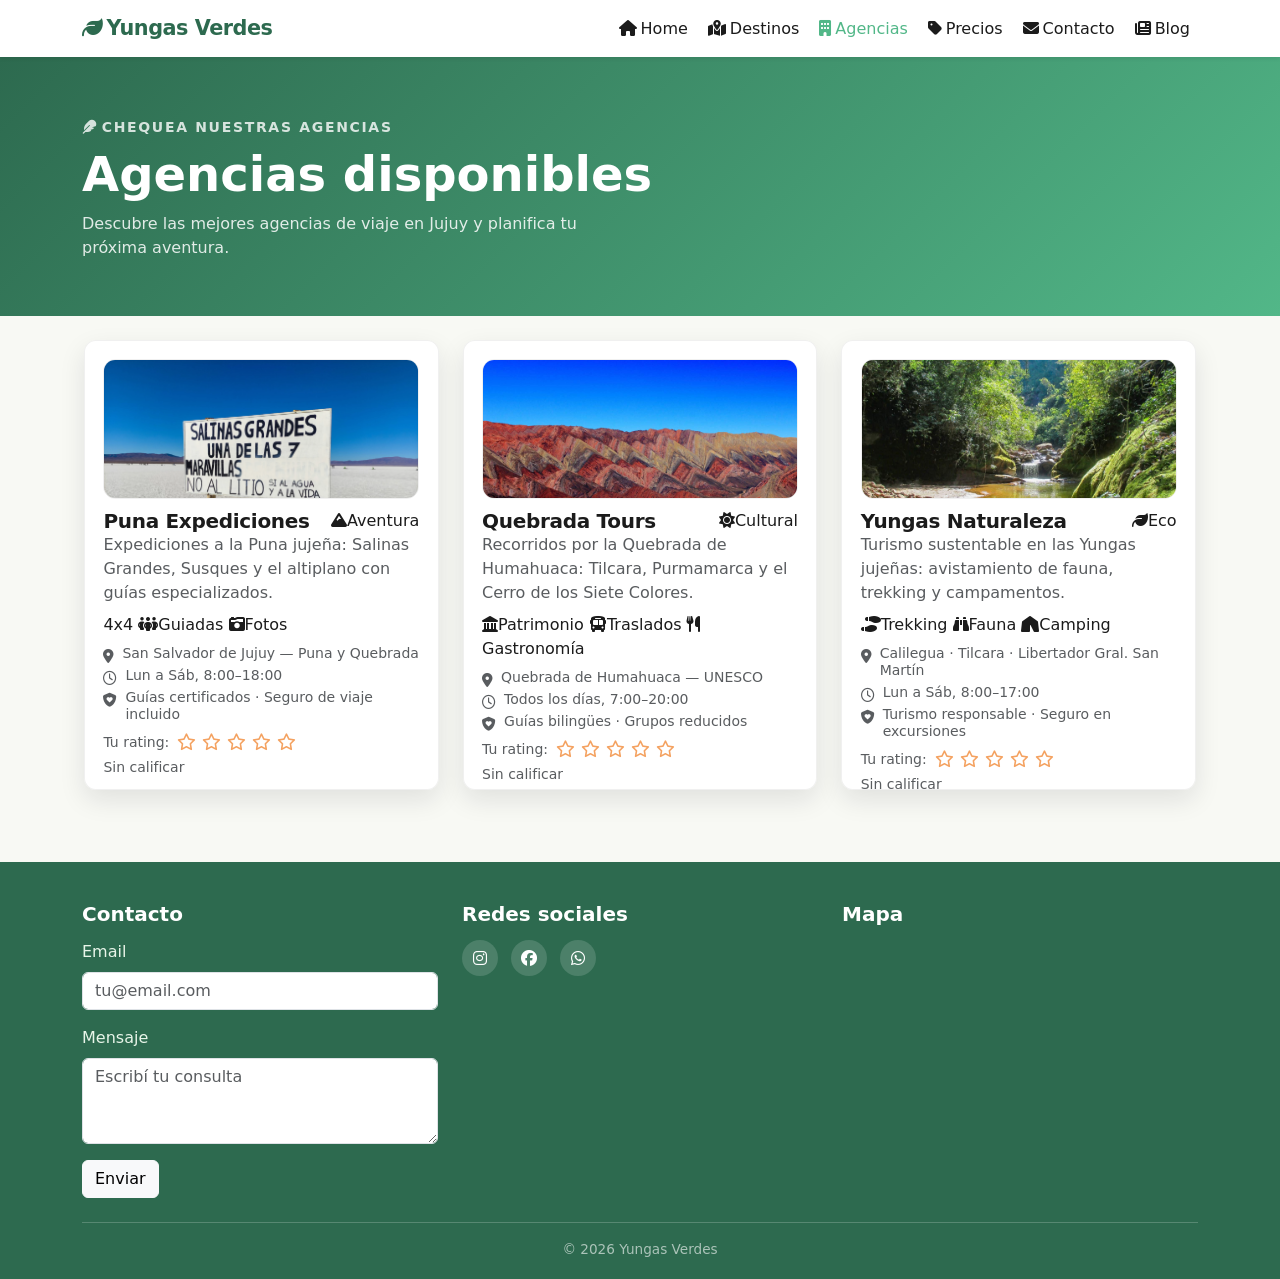
==== commit 566a726d: "se arreglan inconsistencias en agencias" ====
--- a/agencias.html
+++ b/agencias.html
@@ -1,287 +1,297 @@
 <!DOCTYPE html>
 <html lang="es">
+
 <head>
-    <meta charset="UTF-8">
-    <meta name="viewport" content="width=device-width, initial-scale=1.0">
-    <title>Agencias - Yungas Verdes</title>
-    <link href="https://cdn.jsdelivr.net/npm/bootstrap@5.3.0/dist/css/bootstrap.min.css" rel="stylesheet">
-    <link rel="stylesheet" href="https://cdnjs.cloudflare.com/ajax/libs/font-awesome/6.4.0/css/all.min.css">
-    <link rel="stylesheet" href="flip.css">
-    <link rel="stylesheet" href="css/styles.css">
+  <meta charset="UTF-8">
+  <meta name="viewport" content="width=device-width, initial-scale=1.0">
+  <title>Agencias - Yungas Verdes</title>
+  <link href="https://cdn.jsdelivr.net/npm/bootstrap@5.3.0/dist/css/bootstrap.min.css" rel="stylesheet">
+  <link rel="stylesheet" href="https://cdnjs.cloudflare.com/ajax/libs/font-awesome/6.4.0/css/all.min.css">
+  <link rel="stylesheet" href="css/styles.css">
 </head>
+
 <body>
 
-    <nav class="navbar navbar-expand-lg bg-light border-bottom">
-        <div class="container">
-            <a class="navbar-brand" href="index.html">
-                <i class="fa-solid fa-leaf me-2" aria-hidden="true"></i>Yungas Verdes
-            </a>
-            <button class="navbar-toggler" type="button" data-bs-toggle="collapse" data-bs-target="#mainNavbar"
-                aria-controls="mainNavbar" aria-expanded="false" aria-label="Abrir menú">
-                <span class="navbar-toggler-icon"></span>
-            </button>
-            <div class="collapse navbar-collapse" id="mainNavbar">
-                <ul class="navbar-nav ms-auto mb-2 mb-lg-0">
-                    <li class="nav-item"><a class="nav-link" href="index.html">Home</a></li>
-                    <li class="nav-item"><a class="nav-link" href="destinos.html">Destinos</a></li>
-                    <li class="nav-item"><a class="nav-link active" aria-current="page" href="agencias.html">Agencias</a></li>
-                    <li class="nav-item"><a class="nav-link" href="contacto.html">Contacto</a></li>
-                    <li class="nav-item"><a class="nav-link" href="precios.html">Precios</a></li>
-                    <li class="nav-item"><a class="nav-link" href="blog.html">Blog</a></li>
-                </ul>
-            </div>
-        </div>
-    </nav>
-
-    <div class="container pt-5 pb-3">
-        <section class="page-hero p-4 p-md-5 mb-4">
-            <div class="row align-items-center g-4">
-                <div class="col-12 col-lg-8">
-                    <div class="hero-kicker mb-2">
-                        <i class="fa-solid fa-compass" aria-hidden="true"></i>
-                        Recomendadas por viajeros
-                    </div>
-                    <h1 class="display-6 fw-bold mb-2">Agencias</h1>
-                    <p class="text-muted mb-0">
-                        Conocé nuestras agencias asociadas y dejá tu calificación en estrellas.
-                        Tu opinión nos ayuda a mejorar.
-                    </p>
-                </div>
-                <div class="col-12 col-lg-4">
-                    <div class="d-flex gap-2 justify-content-lg-end flex-wrap">
-                        <a class="btn btn-brand" href="contacto.html">
-                            <i class="fa-regular fa-paper-plane me-2" aria-hidden="true"></i>Contactar
-                        </a>
-                        <a class="btn btn-soft" href="destinos.html">
-                            <i class="fa-solid fa-mountain-sun me-2" aria-hidden="true"></i>Ver destinos
-                        </a>
-                    </div>
-                </div>
-            </div>
-        </section>
-
-        <div class="row g-4 mb-5">
-
-          <div class="col-12 col-sm-6 col-md-4">
-            <div class="flip-card" data-agencia="Puna Expediciones">
-              <div class="flip-card-inner">
-                <div class="flip-card-front">
-                  <div class="agency-cover" aria-hidden="true">
-                    <img src="img/salinasgrandes.webp" alt="">
-                  </div>
-                  <div class="d-flex align-items-start justify-content-between gap-3">
-                    <h5 class="card-title mb-0">Puna Expediciones</h5>
-                    <span class="agency-pill"><i class="fa-solid fa-mountain" aria-hidden="true"></i>Aventura</span>
-                  </div>
-                  <p class="text-muted">Expediciones a la Puna jujeña: Salinas Grandes, Susques y el altiplano con guías especializados.</p>
-                  <div class="agency-meta">
-                    <span class="agency-pill"><i class="fa-solid fa-jeep" aria-hidden="true"></i>4x4</span>
-                    <span class="agency-pill"><i class="fa-solid fa-people-group" aria-hidden="true"></i>Guiadas</span>
-                    <span class="agency-pill"><i class="fa-solid fa-camera-retro" aria-hidden="true"></i>Fotos</span>
-                  </div>
-                  <ul class="list-unstyled small mt-2 mb-0 text-muted">
-                    <li class="d-flex gap-2 align-items-start mb-1">
-                      <i class="fa-solid fa-location-dot mt-1" aria-hidden="true"></i>
-                      <span>San Salvador de Jujuy — Puna y Quebrada</span>
-                    </li>
-                    <li class="d-flex gap-2 align-items-start mb-1">
-                      <i class="fa-regular fa-clock mt-1" aria-hidden="true"></i>
-                      <span>Lun a Sáb, 8:00–18:00</span>
-                    </li>
-                    <li class="d-flex gap-2 align-items-start">
-                      <i class="fa-solid fa-shield-heart mt-1" aria-hidden="true"></i>
-                      <span>Guías certificados · Seguro de viaje incluido</span>
-                    </li>
-                  </ul>
-                  <div class="mt-2">
-                    <div class="d-flex align-items-center gap-2">
-                      <span class="small text-muted">Tu rating:</span>
-                      <div class="rating" role="radiogroup" aria-label="Calificación en estrellas">
-                        <button type="button" class="rating-star" data-value="1" aria-label="1 estrella"><i class="fa-regular fa-star" aria-hidden="true"></i></button>
-                        <button type="button" class="rating-star" data-value="2" aria-label="2 estrellas"><i class="fa-regular fa-star" aria-hidden="true"></i></button>
-                        <button type="button" class="rating-star" data-value="3" aria-label="3 estrellas"><i class="fa-regular fa-star" aria-hidden="true"></i></button>
-                        <button type="button" class="rating-star" data-value="4" aria-label="4 estrellas"><i class="fa-regular fa-star" aria-hidden="true"></i></button>
-                        <button type="button" class="rating-star" data-value="5" aria-label="5 estrellas"><i class="fa-regular fa-star" aria-hidden="true"></i></button>
-                      </div>
-                    </div>
-                    <div class="small text-muted mt-1 rating-label">Sin calificar</div>
-                  </div>
-                </div>
-                <div class="flip-card-back">
-                  <h5 class="mb-2">Explorá la Puna</h5>
-                  <p class="mb-3">Recorridos en vehículos 4x4 por paisajes únicos a más de 3.000 metros de altura.</p>
-                  <div class="d-grid gap-2">
-                    <button type="button" class="btn btn-light btn-sm js-calificar">
-                      <i class="fa-solid fa-star me-2" aria-hidden="true"></i>Calificar ahora
-                    </button>
-                    <a class="btn btn-outline-light btn-sm" href="contacto.html">
-                      <i class="fa-regular fa-envelope me-2" aria-hidden="true"></i>Enviar consulta
-                    </a>
-                  </div>
+  <nav class="navbar navbar-expand-lg bg-white shadow-sm sticky-top">
+    <div class="container">
+      <a class="navbar-brand" href="index.html">
+        <i class="fa-solid fa-leaf me-1"></i>Yungas Verdes
+      </a>
+      <button class="navbar-toggler" type="button" data-bs-toggle="collapse" data-bs-target="#navMenu"
+        aria-controls="navMenu" aria-expanded="false" aria-label="Abrir menú">
+        <span class="navbar-toggler-icon"></span>
+      </button>
+      <div class="collapse navbar-collapse" id="navMenu">
+        <ul class="navbar-nav ms-auto gap-1">
+          <li class="nav-item"><a class="nav-link" href="index.html"><i class="fa-solid fa-house me-1"></i>Home</a></li>
+          <li class="nav-item"><a class="nav-link" href="destinos.html"><i
+                class="fa-solid fa-map-location-dot me-1"></i>Destinos</a></li>
+          <li class="nav-item"><a class="nav-link active" href="agencias.html"><i
+                class="fa-solid fa-building me-1"></i>Agencias</a></li>
+          <li class="nav-item"><a class="nav-link" href="precios.html"><i class="fa-solid fa-tag me-1"></i>Precios</a>
+          </li>
+          <li class="nav-item"><a class="nav-link" href="contacto.html"><i
+                class="fa-solid fa-envelope me-1"></i>Contacto</a></li>
+          <li class="nav-item"><a class="nav-link" href="blog.html"><i class="fa-solid fa-newspaper me-1"></i>Blog</a>
+          </li>
+        </ul>
+      </div>
+    </div>
+  </nav>
+
+  <section class="blog-hero">
+    <div class="container">
+      <p class="text-uppercase fw-bold small mb-2" style="letter-spacing:.12em; opacity:.8;">
+        <i class="fa-solid fa-feather me-1"></i>Chequea nuestras agencias
+      </p>
+      <h1>Agencias disponibles</h1>
+      <p>Descubre las mejores agencias de viaje en Jujuy y planifica tu próxima aventura.</p>
+    </div>
+  </section>
+
+  <div class="row g-4 mb-5 p-4 mx-5">
+
+    <div class="col-12 col-sm-6 col-md-4">
+      <div class="flip-card" data-agencia="Puna Expediciones">
+        <div class="flip-card-inner">
+          <div class="flip-card-front">
+            <div class="agency-cover" aria-hidden="true">
+              <img src="img/salinasgrandes.webp" alt="">
+            </div>
+            <div class="d-flex align-items-start justify-content-between gap-3">
+              <h5 class="card-title mb-0">Puna Expediciones</h5>
+              <span class="agency-pill"><i class="fa-solid fa-mountain" aria-hidden="true"></i>Aventura</span>
+            </div>
+            <p class="text-muted">Expediciones a la Puna jujeña: Salinas Grandes, Susques y el altiplano con guías
+              especializados.</p>
+            <div class="agency-meta">
+              <span class="agency-pill"><i class="fa-solid fa-jeep" aria-hidden="true"></i>4x4</span>
+              <span class="agency-pill"><i class="fa-solid fa-people-group" aria-hidden="true"></i>Guiadas</span>
+              <span class="agency-pill"><i class="fa-solid fa-camera-retro" aria-hidden="true"></i>Fotos</span>
+            </div>
+            <ul class="list-unstyled small mt-2 mb-0 text-muted">
+              <li class="d-flex gap-2 align-items-start mb-1">
+                <i class="fa-solid fa-location-dot mt-1" aria-hidden="true"></i>
+                <span>San Salvador de Jujuy — Puna y Quebrada</span>
+              </li>
+              <li class="d-flex gap-2 align-items-start mb-1">
+                <i class="fa-regular fa-clock mt-1" aria-hidden="true"></i>
+                <span>Lun a Sáb, 8:00–18:00</span>
+              </li>
+              <li class="d-flex gap-2 align-items-start">
+                <i class="fa-solid fa-shield-heart mt-1" aria-hidden="true"></i>
+                <span>Guías certificados · Seguro de viaje incluido</span>
+              </li>
+            </ul>
+            <div class="mt-2">
+              <div class="d-flex align-items-center gap-2">
+                <span class="small text-muted">Tu rating:</span>
+                <div class="rating" role="radiogroup" aria-label="Calificación en estrellas">
+                  <button type="button" class="rating-star" data-value="1" aria-label="1 estrella"><i
+                      class="fa-regular fa-star" aria-hidden="true"></i></button>
+                  <button type="button" class="rating-star" data-value="2" aria-label="2 estrellas"><i
+                      class="fa-regular fa-star" aria-hidden="true"></i></button>
+                  <button type="button" class="rating-star" data-value="3" aria-label="3 estrellas"><i
+                      class="fa-regular fa-star" aria-hidden="true"></i></button>
+                  <button type="button" class="rating-star" data-value="4" aria-label="4 estrellas"><i
+                      class="fa-regular fa-star" aria-hidden="true"></i></button>
+                  <button type="button" class="rating-star" data-value="5" aria-label="5 estrellas"><i
+                      class="fa-regular fa-star" aria-hidden="true"></i></button>
                 </div>
               </div>
-            </div>
-          </div>
-        
-          <div class="col-12 col-sm-6 col-md-4">
-            <div class="flip-card" data-agencia="Quebrada Tours">
-              <div class="flip-card-inner">
-                <div class="flip-card-front">
-                  <div class="agency-cover" aria-hidden="true">
-                    <img src="img/quebradahumauaca.jpg" alt="">
-                  </div>
-                  <div class="d-flex align-items-start justify-content-between gap-3">
-                    <h5 class="card-title mb-0">Quebrada Tours</h5>
-                    <span class="agency-pill"><i class="fa-solid fa-sun" aria-hidden="true"></i>Cultural</span>
-                  </div>
-                  <p class="text-muted">Recorridos por la Quebrada de Humahuaca: Tilcara, Purmamarca y el Cerro de los Siete Colores.</p>
-                  <div class="agency-meta">
-                    <span class="agency-pill"><i class="fa-solid fa-landmark" aria-hidden="true"></i>Patrimonio</span>
-                    <span class="agency-pill"><i class="fa-solid fa-bus" aria-hidden="true"></i>Traslados</span>
-                    <span class="agency-pill"><i class="fa-solid fa-utensils" aria-hidden="true"></i>Gastronomía</span>
-                  </div>
-                  <ul class="list-unstyled small mt-2 mb-0 text-muted">
-                    <li class="d-flex gap-2 align-items-start mb-1">
-                      <i class="fa-solid fa-location-dot mt-1" aria-hidden="true"></i>
-                      <span>Quebrada de Humahuaca — UNESCO</span>
-                    </li>
-                    <li class="d-flex gap-2 align-items-start mb-1">
-                      <i class="fa-regular fa-clock mt-1" aria-hidden="true"></i>
-                      <span>Todos los días, 7:00–20:00</span>
-                    </li>
-                    <li class="d-flex gap-2 align-items-start">
-                      <i class="fa-solid fa-shield-heart mt-1" aria-hidden="true"></i>
-                      <span>Guías bilingües · Grupos reducidos</span>
-                    </li>
-                  </ul>
-                  <div class="mt-2">
-                    <div class="d-flex align-items-center gap-2">
-                      <span class="small text-muted">Tu rating:</span>
-                      <div class="rating" role="radiogroup" aria-label="Calificación en estrellas">
-                        <button type="button" class="rating-star" data-value="1" aria-label="1 estrella"><i class="fa-regular fa-star" aria-hidden="true"></i></button>
-                        <button type="button" class="rating-star" data-value="2" aria-label="2 estrellas"><i class="fa-regular fa-star" aria-hidden="true"></i></button>
-                        <button type="button" class="rating-star" data-value="3" aria-label="3 estrellas"><i class="fa-regular fa-star" aria-hidden="true"></i></button>
-                        <button type="button" class="rating-star" data-value="4" aria-label="4 estrellas"><i class="fa-regular fa-star" aria-hidden="true"></i></button>
-                        <button type="button" class="rating-star" data-value="5" aria-label="5 estrellas"><i class="fa-regular fa-star" aria-hidden="true"></i></button>
-                      </div>
-                    </div>
-                    <div class="small text-muted mt-1 rating-label">Sin calificar</div>
-                  </div>
-                </div>
-                <div class="flip-card-back">
-                  <h5 class="mb-2">Patrimonio mundial</h5>
-                  <p class="mb-3">Descubrí los pueblos y colores de la Quebrada con guías apasionados por la cultura andina.</p>
-                  <div class="d-grid gap-2">
-                    <a href="contacto.html" class="btn btn-light btn-sm">
-                      <i class="fa-solid fa-arrow-right me-2" aria-hidden="true"></i>Ver itinerarios
-                    </a>
-                    <a href="#" class="btn btn-outline-light btn-sm">Ver galería</a>
-                  </div>
+              <div class="small text-muted mt-1 rating-label">Sin calificar</div>
+            </div>
+          </div>
+          <div class="flip-card-back">
+            <h5 class="mb-2">Explorá la Puna</h5>
+            <p class="mb-3">Recorridos en vehículos 4x4 por paisajes únicos a más de 3.000 metros de altura.</p>
+            <div class="d-grid gap-2">
+              <button type="button" class="btn btn-light btn-sm js-calificar">
+                <i class="fa-solid fa-star me-2" aria-hidden="true"></i>Calificar ahora
+              </button>
+              <a class="btn btn-outline-light btn-sm" href="contacto.html">
+                <i class="fa-regular fa-envelope me-2" aria-hidden="true"></i>Enviar consulta
+              </a>
+            </div>
+          </div>
+        </div>
+      </div>
+    </div>
+
+    <div class="col-12 col-sm-6 col-md-4">
+      <div class="flip-card" data-agencia="Quebrada Tours">
+        <div class="flip-card-inner">
+          <div class="flip-card-front">
+            <div class="agency-cover" aria-hidden="true">
+              <img src="img/quebradahumauaca.jpg" alt="">
+            </div>
+            <div class="d-flex align-items-start justify-content-between gap-3">
+              <h5 class="card-title mb-0">Quebrada Tours</h5>
+              <span class="agency-pill"><i class="fa-solid fa-sun" aria-hidden="true"></i>Cultural</span>
+            </div>
+            <p class="text-muted">Recorridos por la Quebrada de Humahuaca: Tilcara, Purmamarca y el Cerro de los Siete
+              Colores.</p>
+            <div class="agency-meta">
+              <span class="agency-pill"><i class="fa-solid fa-landmark" aria-hidden="true"></i>Patrimonio</span>
+              <span class="agency-pill"><i class="fa-solid fa-bus" aria-hidden="true"></i>Traslados</span>
+              <span class="agency-pill"><i class="fa-solid fa-utensils" aria-hidden="true"></i>Gastronomía</span>
+            </div>
+            <ul class="list-unstyled small mt-2 mb-0 text-muted">
+              <li class="d-flex gap-2 align-items-start mb-1">
+                <i class="fa-solid fa-location-dot mt-1" aria-hidden="true"></i>
+                <span>Quebrada de Humahuaca — UNESCO</span>
+              </li>
+              <li class="d-flex gap-2 align-items-start mb-1">
+                <i class="fa-regular fa-clock mt-1" aria-hidden="true"></i>
+                <span>Todos los días, 7:00–20:00</span>
+              </li>
+              <li class="d-flex gap-2 align-items-start">
+                <i class="fa-solid fa-shield-heart mt-1" aria-hidden="true"></i>
+                <span>Guías bilingües · Grupos reducidos</span>
+              </li>
+            </ul>
+            <div class="mt-2">
+              <div class="d-flex align-items-center gap-2">
+                <span class="small text-muted">Tu rating:</span>
+                <div class="rating" role="radiogroup" aria-label="Calificación en estrellas">
+                  <button type="button" class="rating-star" data-value="1" aria-label="1 estrella"><i
+                      class="fa-regular fa-star" aria-hidden="true"></i></button>
+                  <button type="button" class="rating-star" data-value="2" aria-label="2 estrellas"><i
+                      class="fa-regular fa-star" aria-hidden="true"></i></button>
+                  <button type="button" class="rating-star" data-value="3" aria-label="3 estrellas"><i
+                      class="fa-regular fa-star" aria-hidden="true"></i></button>
+                  <button type="button" class="rating-star" data-value="4" aria-label="4 estrellas"><i
+                      class="fa-regular fa-star" aria-hidden="true"></i></button>
+                  <button type="button" class="rating-star" data-value="5" aria-label="5 estrellas"><i
+                      class="fa-regular fa-star" aria-hidden="true"></i></button>
                 </div>
               </div>
-            </div>
-          </div>
-        
-          <div class="col-12 col-sm-6 col-md-4">
-            <div class="flip-card" data-agencia="Yungas Naturaleza">
-              <div class="flip-card-inner">
-                <div class="flip-card-front">
-                  <div class="agency-cover" aria-hidden="true">
-                    <img src="img/Parque-Nacional-Calilegua.jpg" alt="">
-                  </div>
-                  <div class="d-flex align-items-start justify-content-between gap-3">
-                    <h5 class="card-title mb-0">Yungas Naturaleza</h5>
-                    <span class="agency-pill"><i class="fa-solid fa-leaf" aria-hidden="true"></i>Eco</span>
-                  </div>
-                  <p class="text-muted">Turismo sustentable en las Yungas jujeñas: avistamiento de fauna, trekking y campamentos.</p>
-                  <div class="agency-meta">
-                    <span class="agency-pill"><i class="fa-solid fa-shoe-prints" aria-hidden="true"></i>Trekking</span>
-                    <span class="agency-pill"><i class="fa-solid fa-binoculars" aria-hidden="true"></i>Fauna</span>
-                    <span class="agency-pill"><i class="fa-solid fa-tent" aria-hidden="true"></i>Camping</span>
-                  </div>
-                  <ul class="list-unstyled small mt-2 mb-0 text-muted">
-                    <li class="d-flex gap-2 align-items-start mb-1">
-                      <i class="fa-solid fa-location-dot mt-1" aria-hidden="true"></i>
-                      <span>Calilegua · Tilcara · Libertador Gral. San Martín</span>
-                    </li>
-                    <li class="d-flex gap-2 align-items-start mb-1">
-                      <i class="fa-regular fa-clock mt-1" aria-hidden="true"></i>
-                      <span>Lun a Sáb, 8:00–17:00</span>
-                    </li>
-                    <li class="d-flex gap-2 align-items-start">
-                      <i class="fa-solid fa-shield-heart mt-1" aria-hidden="true"></i>
-                      <span>Turismo responsable · Seguro en excursiones</span>
-                    </li>
-                  </ul>
-                  <div class="mt-2">
-                    <div class="d-flex align-items-center gap-2">
-                      <span class="small text-muted">Tu rating:</span>
-                      <div class="rating" role="radiogroup" aria-label="Calificación en estrellas">
-                        <button type="button" class="rating-star" data-value="1" aria-label="1 estrella"><i class="fa-regular fa-star" aria-hidden="true"></i></button>
-                        <button type="button" class="rating-star" data-value="2" aria-label="2 estrellas"><i class="fa-regular fa-star" aria-hidden="true"></i></button>
-                        <button type="button" class="rating-star" data-value="3" aria-label="3 estrellas"><i class="fa-regular fa-star" aria-hidden="true"></i></button>
-                        <button type="button" class="rating-star" data-value="4" aria-label="4 estrellas"><i class="fa-regular fa-star" aria-hidden="true"></i></button>
-                        <button type="button" class="rating-star" data-value="5" aria-label="5 estrellas"><i class="fa-regular fa-star" aria-hidden="true"></i></button>
-                      </div>
-                    </div>
-                    <div class="small text-muted mt-1 rating-label">Sin calificar</div>
-                  </div>
-                </div>
-                <div class="flip-card-back">
-                  <h5 class="mb-2">Naturaleza viva</h5>
-                  <p class="mb-3">El Parque Nacional Calilegua te espera: más de 700 especies de aves y selva subtropical.</p>
-                  <div class="d-grid gap-2">
-                    <a href="contacto.html" class="btn btn-light btn-sm">
-                      <i class="fa-regular fa-paper-plane me-2" aria-hidden="true"></i>Reservar excursión
-                    </a>
-                    <a href="#" class="btn btn-outline-light btn-sm">Ver recorridos</a>
-                  </div>
+              <div class="small text-muted mt-1 rating-label">Sin calificar</div>
+            </div>
+          </div>
+          <div class="flip-card-back">
+            <h5 class="mb-2">Patrimonio mundial</h5>
+            <p class="mb-3">Descubrí los pueblos y colores de la Quebrada con guías apasionados por la cultura andina.
+            </p>
+            <div class="d-grid gap-2">
+              <a href="contacto.html" class="btn btn-light btn-sm">
+                <i class="fa-solid fa-arrow-right me-2" aria-hidden="true"></i>Ver itinerarios
+              </a>
+              <a href="#" class="btn btn-outline-light btn-sm">Ver galería</a>
+            </div>
+          </div>
+        </div>
+      </div>
+    </div>
+
+    <div class="col-12 col-sm-6 col-md-4">
+      <div class="flip-card" data-agencia="Yungas Naturaleza">
+        <div class="flip-card-inner">
+          <div class="flip-card-front">
+            <div class="agency-cover" aria-hidden="true">
+              <img src="img/Parque-Nacional-Calilegua.jpg" alt="">
+            </div>
+            <div class="d-flex align-items-start justify-content-between gap-3">
+              <h5 class="card-title mb-0">Yungas Naturaleza</h5>
+              <span class="agency-pill"><i class="fa-solid fa-leaf" aria-hidden="true"></i>Eco</span>
+            </div>
+            <p class="text-muted">Turismo sustentable en las Yungas jujeñas: avistamiento de fauna, trekking y
+              campamentos.</p>
+            <div class="agency-meta">
+              <span class="agency-pill"><i class="fa-solid fa-shoe-prints" aria-hidden="true"></i>Trekking</span>
+              <span class="agency-pill"><i class="fa-solid fa-binoculars" aria-hidden="true"></i>Fauna</span>
+              <span class="agency-pill"><i class="fa-solid fa-tent" aria-hidden="true"></i>Camping</span>
+            </div>
+            <ul class="list-unstyled small mt-2 mb-0 text-muted">
+              <li class="d-flex gap-2 align-items-start mb-1">
+                <i class="fa-solid fa-location-dot mt-1" aria-hidden="true"></i>
+                <span>Calilegua · Tilcara · Libertador Gral. San Martín</span>
+              </li>
+              <li class="d-flex gap-2 align-items-start mb-1">
+                <i class="fa-regular fa-clock mt-1" aria-hidden="true"></i>
+                <span>Lun a Sáb, 8:00–17:00</span>
+              </li>
+              <li class="d-flex gap-2 align-items-start">
+                <i class="fa-solid fa-shield-heart mt-1" aria-hidden="true"></i>
+                <span>Turismo responsable · Seguro en excursiones</span>
+              </li>
+            </ul>
+            <div class="mt-2">
+              <div class="d-flex align-items-center gap-2">
+                <span class="small text-muted">Tu rating:</span>
+                <div class="rating" role="radiogroup" aria-label="Calificación en estrellas">
+                  <button type="button" class="rating-star" data-value="1" aria-label="1 estrella"><i
+                      class="fa-regular fa-star" aria-hidden="true"></i></button>
+                  <button type="button" class="rating-star" data-value="2" aria-label="2 estrellas"><i
+                      class="fa-regular fa-star" aria-hidden="true"></i></button>
+                  <button type="button" class="rating-star" data-value="3" aria-label="3 estrellas"><i
+                      class="fa-regular fa-star" aria-hidden="true"></i></button>
+                  <button type="button" class="rating-star" data-value="4" aria-label="4 estrellas"><i
+                      class="fa-regular fa-star" aria-hidden="true"></i></button>
+                  <button type="button" class="rating-star" data-value="5" aria-label="5 estrellas"><i
+                      class="fa-regular fa-star" aria-hidden="true"></i></button>
                 </div>
               </div>
-            </div>
-          </div>
-        
-        </div>
-    </div>
-    <footer class="site-footer">
-        <div class="container">
-            <div class="row g-4">
-                <div class="col-12 col-lg-4">
-                    <h5>Contacto</h5>
-                    <form>
-                        <div class="mb-3">
-                            <label class="form-label" for="footerEmail">Email</label>
-                            <input id="footerEmail" class="form-control" type="email" placeholder="tu@email.com" required>
-                        </div>
-                        <div class="mb-3">
-                            <label class="form-label" for="footerMsg">Mensaje</label>
-                            <textarea id="footerMsg" class="form-control" rows="3" placeholder="Escribí tu consulta" required></textarea>
-                        </div>
-                        <button class="btn btn-light" type="submit">Enviar</button>
-                    </form>
-                </div>
-                <div class="col-12 col-lg-4">
-                    <h5>Redes sociales</h5>
-                    <div class="footer-social">
-                        <a href="#" aria-label="Instagram"><i class="fa-brands fa-instagram"></i></a>
-                        <a href="#" aria-label="Facebook"><i class="fa-brands fa-facebook"></i></a>
-                        <a href="#" aria-label="WhatsApp"><i class="fa-brands fa-whatsapp"></i></a>
-                    </div>
-                </div>
-                <div class="col-12 col-lg-4">
-                    <h5>Mapa</h5>
-                    <div class="ratio ratio-16x9">
-                        <iframe title="Mapa" src="https://www.google.com/maps/embed?pb=!1m18!1m12!1m3!1d3657.0!2d-65.3!3d-24.2!2m3!1f0!2f0!3f0!3m2!1i1024!2i768!4f13.1!3m3!1m2!1s0x0%3A0x0!2zMjTCsDEyJzAwLjAiUyA2NcKwMTgnMDAuMCJX!5e0!3m2!1ses!2sar!4v1234567890"
-                            style="border:0;" allowfullscreen="" loading="lazy" referrerpolicy="no-referrer-when-downgrade"></iframe>
-                    </div>
-                </div>
-            </div>
-            <div class="footer-bottom">© 2026 Yungas Verdes</div>
-        </div>
-    </footer>
-
-    <script src="https://code.jquery.com/jquery-3.7.1.min.js"></script>
-    <script src="https://cdn.jsdelivr.net/npm/bootstrap@5.3.0/dist/js/bootstrap.bundle.min.js"></script>
-    <script src="jquery/rating-agencias.js"></script>
+              <div class="small text-muted mt-1 rating-label">Sin calificar</div>
+            </div>
+          </div>
+          <div class="flip-card-back">
+            <h5 class="mb-2">Naturaleza viva</h5>
+            <p class="mb-3">El Parque Nacional Calilegua te espera: más de 700 especies de aves y selva subtropical.</p>
+            <div class="d-grid gap-2">
+              <a href="contacto.html" class="btn btn-light btn-sm">
+                <i class="fa-regular fa-paper-plane me-2" aria-hidden="true"></i>Reservar excursión
+              </a>
+              <a href="#" class="btn btn-outline-light btn-sm">Ver recorridos</a>
+            </div>
+          </div>
+        </div>
+      </div>
+    </div>
+
+  </div>
+  <footer class="site-footer">
+    <div class="container">
+      <div class="row g-4">
+        <div class="col-12 col-lg-4">
+          <h5>Contacto</h5>
+          <form>
+            <div class="mb-3">
+              <label class="form-label" for="footerEmail">Email</label>
+              <input id="footerEmail" class="form-control" type="email" placeholder="tu@email.com" required>
+            </div>
+            <div class="mb-3">
+              <label class="form-label" for="footerMsg">Mensaje</label>
+              <textarea id="footerMsg" class="form-control" rows="3" placeholder="Escribí tu consulta"
+                required></textarea>
+            </div>
+            <button class="btn btn-light" type="submit">Enviar</button>
+          </form>
+        </div>
+        <div class="col-12 col-lg-4">
+          <h5>Redes sociales</h5>
+          <div class="footer-social">
+            <a href="#" aria-label="Instagram"><i class="fa-brands fa-instagram"></i></a>
+            <a href="#" aria-label="Facebook"><i class="fa-brands fa-facebook"></i></a>
+            <a href="#" aria-label="WhatsApp"><i class="fa-brands fa-whatsapp"></i></a>
+          </div>
+        </div>
+        <div class="col-12 col-lg-4">
+          <h5>Mapa</h5>
+          <div class="ratio ratio-16x9">
+            <iframe title="Mapa"
+              src="https://www.google.com/maps/embed?pb=!1m18!1m12!1m3!1d3657.0!2d-65.3!3d-24.2!2m3!1f0!2f0!3f0!3m2!1i1024!2i768!4f13.1!3m3!1m2!1s0x0%3A0x0!2zMjTCsDEyJzAwLjAiUyA2NcKwMTgnMDAuMCJX!5e0!3m2!1ses!2sar!4v1234567890"
+              style="border:0;" allowfullscreen="" loading="lazy" referrerpolicy="no-referrer-when-downgrade"></iframe>
+          </div>
+        </div>
+      </div>
+      <div class="footer-bottom">© 2026 Yungas Verdes</div>
+    </div>
+  </footer>
+
+  <script src="https://code.jquery.com/jquery-3.7.1.min.js"></script>
+  <script src="https://cdn.jsdelivr.net/npm/bootstrap@5.3.0/dist/js/bootstrap.bundle.min.js"></script>
+  <script src="js/animacion.js"></script>
 </body>
+
 </html>
--- a/css/styles.css
+++ b/css/styles.css
@@ -725,4 +725,102 @@
 
     .plan-card ul li i {
       margin-right: 8px;
-    }+    }
+
+    /*--flip card--*/
+
+   .flip-card {
+    height: 450px;
+    perspective: 1000px;
+    cursor: pointer;
+  }
+
+  .flip-card-inner {
+    width: 100%;
+    height: 100%;
+    transition: transform 0.6s;
+    transform-style: preserve-3d;
+    position: relative;
+  }
+
+  /* Con jQuery usamos clase .flipped en vez de hover */
+  .flip-card-inner.flipped {
+    transform: rotateY(180deg);
+  }
+
+  .flip-card-front,
+  .flip-card-back {
+    position: absolute;
+    width: 100%;
+    height: 100%;
+    backface-visibility: hidden;
+    border-radius: 12px;
+    padding: 1.15rem;
+    box-shadow: 0 10px 26px rgba(16, 24, 40, .10);
+    border: 1px solid rgba(0, 0, 0, .06);
+    overflow: hidden;
+  }
+
+  .flip-card-front {
+    background: rgba(255, 255, 255, .92);
+    backdrop-filter: blur(8px);
+  }
+
+  .flip-card-back {
+    background:
+      radial-gradient(700px 240px at 25% 10%, rgba(82, 183, 136, .36), transparent 55%),
+      linear-gradient(135deg, #2d6a4f, #1f513c);
+    color: white;
+    transform: rotateY(180deg);
+  }
+
+  .rating {
+    display: inline-flex;
+    gap: 6px;
+    align-items: center;
+  }
+
+  .rating-star {
+    border: 0;
+    background: transparent;
+    padding: 0;
+    line-height: 1;
+    color: #f4a261;
+    font-size: 1.05rem;
+    cursor: pointer;
+  }
+
+  .flip-card .card-title {
+    font-weight: 800;
+    letter-spacing: -0.3px;
+  }
+
+  .flip-card-front p {
+    margin-bottom: .5rem;
+  }
+
+  .flip-card-front .list-unstyled {
+    line-height: 1.25;
+  }
+
+  .agency-cover {
+    height: 140px;
+    border-radius: 12px;
+    overflow: hidden;
+    margin-bottom: .6rem;
+    border: 1px solid rgba(0, 0, 0, .06);
+  }
+
+
+  .agency-cover img {
+  width: 100%;
+  height: auto;
+  object-fit: cover;
+}
+
+
+  .rating-star:focus-visible {
+    outline: 2px solid rgba(13, 110, 253, .45);
+    outline-offset: 2px;
+    border-radius: 6px;
+  }
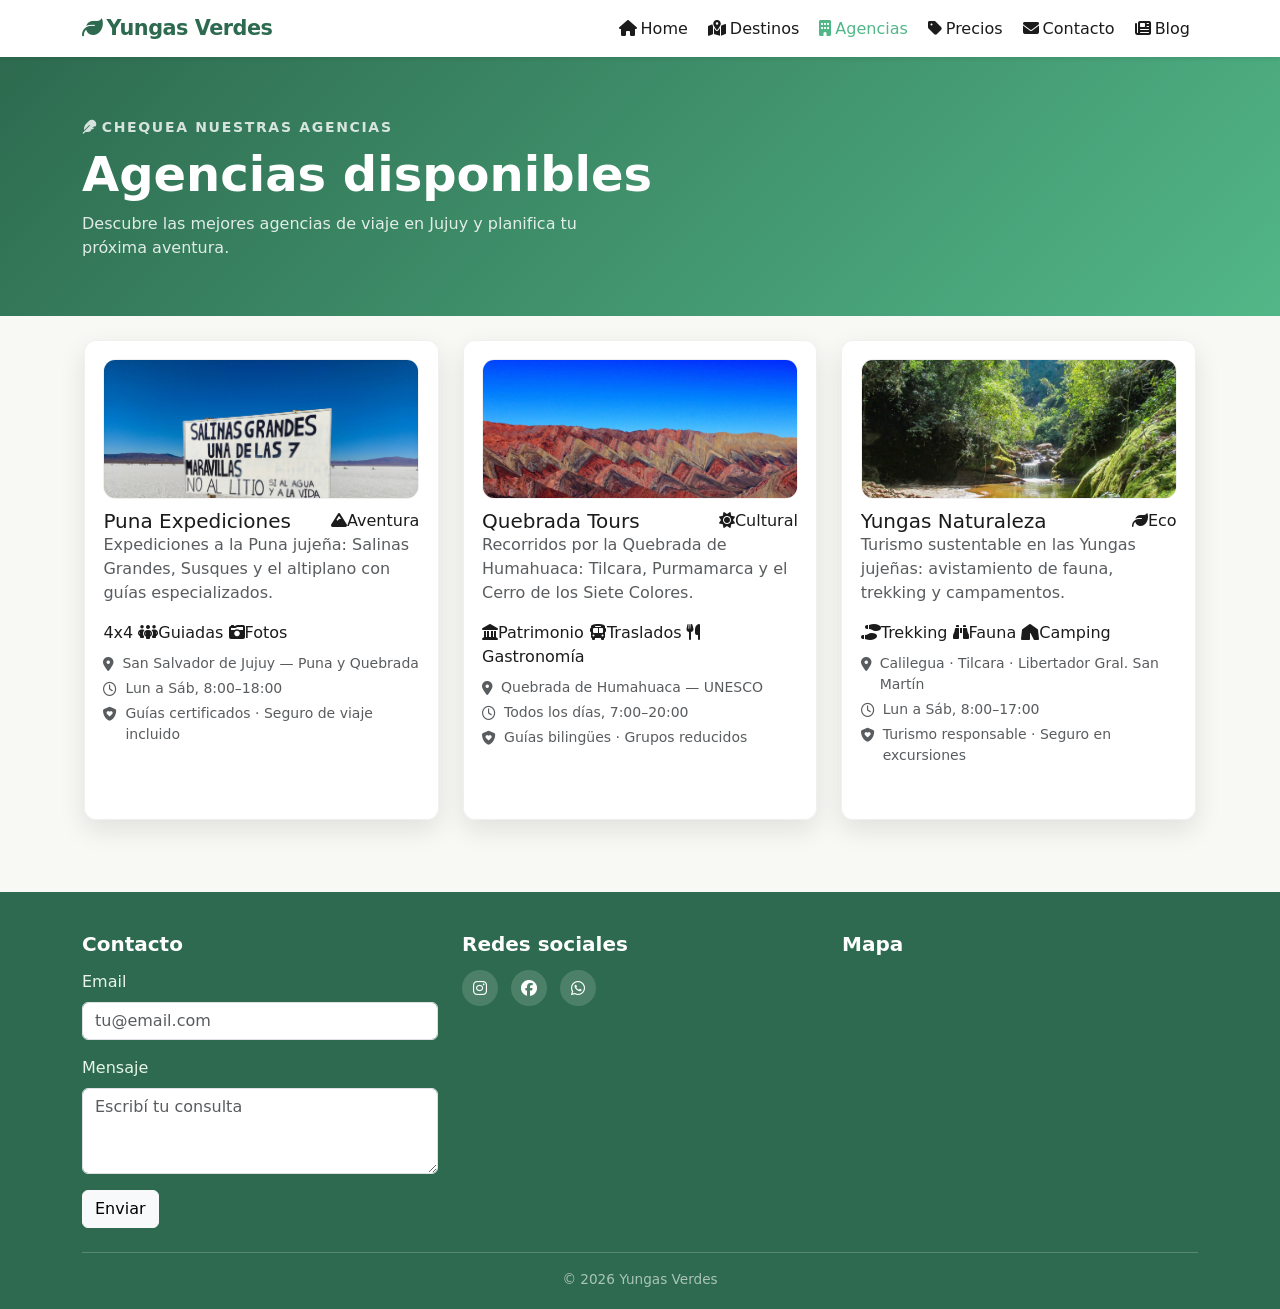
==== commit 3d0a402b: "Se arreglola animacion de agencias" ====
--- a/agencias.html
+++ b/agencias.html
@@ -44,7 +44,7 @@
       <p class="text-uppercase fw-bold small mb-2" style="letter-spacing:.12em; opacity:.8;">
         <i class="fa-solid fa-feather me-1"></i>Chequea nuestras agencias
       </p>
-      <h1>Agencias disponibles</h1>
+      <h2>Agencias disponibles</h2>
       <p>Descubre las mejores agencias de viaje en Jujuy y planifica tu próxima aventura.</p>
     </div>
   </section>
@@ -83,28 +83,29 @@
                 <span>Guías certificados · Seguro de viaje incluido</span>
               </li>
             </ul>
+            
+          </div>
+          <div class="flip-card-back">
+            <h5 class="mb-2">Explorá la Puna</h5>
+            <p class="mb-3">Recorridos en vehículos 4x4 por paisajes únicos a más de 3.000 metros de altura.</p>
             <div class="mt-2">
               <div class="d-flex align-items-center gap-2">
                 <span class="small text-muted">Tu rating:</span>
                 <div class="rating" role="radiogroup" aria-label="Calificación en estrellas">
-                  <button type="button" class="rating-star" data-value="1" aria-label="1 estrella"><i
-                      class="fa-regular fa-star" aria-hidden="true"></i></button>
-                  <button type="button" class="rating-star" data-value="2" aria-label="2 estrellas"><i
-                      class="fa-regular fa-star" aria-hidden="true"></i></button>
-                  <button type="button" class="rating-star" data-value="3" aria-label="3 estrellas"><i
-                      class="fa-regular fa-star" aria-hidden="true"></i></button>
-                  <button type="button" class="rating-star" data-value="4" aria-label="4 estrellas"><i
-                      class="fa-regular fa-star" aria-hidden="true"></i></button>
-                  <button type="button" class="rating-star" data-value="5" aria-label="5 estrellas"><i
-                      class="fa-regular fa-star" aria-hidden="true"></i></button>
+                  <span type="button" class="rating-star" data-value="1" aria-label="1 estrella"><i
+                      class="fa-solid fa-star" aria-hidden="true"></i></span>
+                  <span type="button" class="rating-star" data-value="2" aria-label="2 estrellas"><i
+                      class="fa-solid fa-star" aria-hidden="true"></i></span>
+                  <span type="button" class="rating-star" data-value="3" aria-label="3 estrellas"><i
+                      class="fa-solid fa-star" aria-hidden="true"></i></span>
+                  <span type="button" class="rating-star" data-value="4" aria-label="4 estrellas"><i
+                      class="fa-regular fa-star" aria-hidden="true"></i></span>
+                  <span type="button" class="rating-star" data-value="5" aria-label="5 estrellas"><i
+                      class="fa-regular fa-star" aria-hidden="true"></i></span>
                 </div>
               </div>
               <div class="small text-muted mt-1 rating-label">Sin calificar</div>
             </div>
-          </div>
-          <div class="flip-card-back">
-            <h5 class="mb-2">Explorá la Puna</h5>
-            <p class="mb-3">Recorridos en vehículos 4x4 por paisajes únicos a más de 3.000 metros de altura.</p>
             <div class="d-grid gap-2">
               <button type="button" class="btn btn-light btn-sm js-calificar">
                 <i class="fa-solid fa-star me-2" aria-hidden="true"></i>Calificar ahora
@@ -150,29 +151,29 @@
                 <span>Guías bilingües · Grupos reducidos</span>
               </li>
             </ul>
+          </div>
+          <div class="flip-card-back">
+            <h5 class="mb-2">Patrimonio mundial</h5>
+            <p class="mb-3">Descubrí los pueblos y colores de la Quebrada con guías apasionados por la cultura andina.
+            </p>
             <div class="mt-2">
               <div class="d-flex align-items-center gap-2">
                 <span class="small text-muted">Tu rating:</span>
                 <div class="rating" role="radiogroup" aria-label="Calificación en estrellas">
-                  <button type="button" class="rating-star" data-value="1" aria-label="1 estrella"><i
-                      class="fa-regular fa-star" aria-hidden="true"></i></button>
-                  <button type="button" class="rating-star" data-value="2" aria-label="2 estrellas"><i
-                      class="fa-regular fa-star" aria-hidden="true"></i></button>
-                  <button type="button" class="rating-star" data-value="3" aria-label="3 estrellas"><i
-                      class="fa-regular fa-star" aria-hidden="true"></i></button>
-                  <button type="button" class="rating-star" data-value="4" aria-label="4 estrellas"><i
-                      class="fa-regular fa-star" aria-hidden="true"></i></button>
-                  <button type="button" class="rating-star" data-value="5" aria-label="5 estrellas"><i
-                      class="fa-regular fa-star" aria-hidden="true"></i></button>
+                  <span type="button" class="rating-star" data-value="1" aria-label="1 estrella"><i
+                      class="fa-solid fa-star" aria-hidden="true"></i></span>
+                  <span type="button" class="rating-star" data-value="2" aria-label="2 estrellas"><i
+                      class="fa-solid fa-star" aria-hidden="true"></i></span>
+                  <span type="button" class="rating-star" data-value="3" aria-label="3 estrellas"><i
+                      class="fa-solid fa-star" aria-hidden="true"></i></span>
+                  <span type="button" class="rating-star" data-value="4" aria-label="4 estrellas"><i
+                      class="fa-regular fa-star-half-stroke" aria-hidden="true"></i></span>
+                  <span type="button" class="rating-star" data-value="4" aria-label="4 estrellas"><i
+                      class="fa-regular fa-star" aria-hidden="true"></i></span>
                 </div>
               </div>
               <div class="small text-muted mt-1 rating-label">Sin calificar</div>
             </div>
-          </div>
-          <div class="flip-card-back">
-            <h5 class="mb-2">Patrimonio mundial</h5>
-            <p class="mb-3">Descubrí los pueblos y colores de la Quebrada con guías apasionados por la cultura andina.
-            </p>
             <div class="d-grid gap-2">
               <a href="contacto.html" class="btn btn-light btn-sm">
                 <i class="fa-solid fa-arrow-right me-2" aria-hidden="true"></i>Ver itinerarios
@@ -216,28 +217,28 @@
                 <span>Turismo responsable · Seguro en excursiones</span>
               </li>
             </ul>
+          </div>
+          <div class="flip-card-back">
+            <h5 class="mb-2">Naturaleza viva</h5>
+            <p class="mb-3">El Parque Nacional Calilegua te espera: más de 700 especies de aves y selva subtropical.</p>
             <div class="mt-2">
               <div class="d-flex align-items-center gap-2">
                 <span class="small text-muted">Tu rating:</span>
                 <div class="rating" role="radiogroup" aria-label="Calificación en estrellas">
-                  <button type="button" class="rating-star" data-value="1" aria-label="1 estrella"><i
-                      class="fa-regular fa-star" aria-hidden="true"></i></button>
-                  <button type="button" class="rating-star" data-value="2" aria-label="2 estrellas"><i
-                      class="fa-regular fa-star" aria-hidden="true"></i></button>
-                  <button type="button" class="rating-star" data-value="3" aria-label="3 estrellas"><i
-                      class="fa-regular fa-star" aria-hidden="true"></i></button>
-                  <button type="button" class="rating-star" data-value="4" aria-label="4 estrellas"><i
-                      class="fa-regular fa-star" aria-hidden="true"></i></button>
-                  <button type="button" class="rating-star" data-value="5" aria-label="5 estrellas"><i
-                      class="fa-regular fa-star" aria-hidden="true"></i></button>
+                  <span type="button" class="rating-star" data-value="1" aria-label="1 estrella"><i
+                      class="fa-solid fa-star" aria-hidden="true"></i></span>
+                  <span type="button" class="rating-star" data-value="2" aria-label="2 estrellas"><i
+                      class="fa-solid fa-star" aria-hidden="true"></i></span>
+                  <span type="button" class="rating-star" data-value="3" aria-label="3 estrellas"><i
+                      class="fa-solid fa-star" aria-hidden="true"></i></span>
+                  <span type="button" class="rating-star" data-value="4" aria-label="4 estrellas"><i
+                      class="fa-solid fa-star" aria-hidden="true"></i></span>
+                  <span type="button" class="rating-star" data-value="4" aria-label="4 estrellas"><i
+                      class="fa-regular fa-star" aria-hidden="true"></i></span>
                 </div>
               </div>
               <div class="small text-muted mt-1 rating-label">Sin calificar</div>
             </div>
-          </div>
-          <div class="flip-card-back">
-            <h5 class="mb-2">Naturaleza viva</h5>
-            <p class="mb-3">El Parque Nacional Calilegua te espera: más de 700 especies de aves y selva subtropical.</p>
             <div class="d-grid gap-2">
               <a href="contacto.html" class="btn btn-light btn-sm">
                 <i class="fa-regular fa-paper-plane me-2" aria-hidden="true"></i>Reservar excursión
--- a/css/styles.css
+++ b/css/styles.css
@@ -39,6 +39,10 @@
       padding: 60px 0 40px;
     }
     .blog-hero h1 {
+      font-size: clamp(2rem, 4vw, 3rem);
+      font-weight: 900;
+    }
+    .blog-hero h2 {
       font-size: clamp(2rem, 4vw, 3rem);
       font-weight: 900;
     }
@@ -729,79 +733,125 @@
 
     /*--flip card--*/
 
-   .flip-card {
-    height: 450px;
-    perspective: 1000px;
-    cursor: pointer;
+   /* ── FLIP CARD CORREGIDO ── */
+
+.flip-card {
+  perspective: 1000px;
+  height: 100%;
+  min-height: 480px; /* base pero flexible */
+}
+
+/* hover directo (podés borrar el JS de flip si querés) */
+.flip-card:hover .flip-card-inner {
+  transform: rotateY(180deg);
+}
+
+.flip-card-inner {
+  width: 100%;
+  height: 100%;
+  position: relative;
+  transition: transform 0.7s ease;
+  transform-style: preserve-3d;
+}
+
+/* ambas caras */
+.flip-card-front,
+.flip-card-back {
+  position: absolute;
+  width: 100%;
+  height: 100%;
+  top: 0;
+  left: 0;
+  backface-visibility: hidden;
+  border-radius: 12px;
+  padding: 1.15rem;
+  box-shadow: 0 10px 26px rgba(16, 24, 40, .10);
+  border: 1px solid rgba(0, 0, 0, .06);
+  overflow-y: auto; /* 🔥 evita que se corte */
+}
+
+/* frente */
+.flip-card-front {
+  background: rgba(255, 255, 255, .92);
+  backdrop-filter: blur(8px);
+}
+
+/* dorso */
+.flip-card-back {
+  background:
+    radial-gradient(700px 240px at 25% 10%, rgba(82, 183, 136, .36), transparent 55%),
+    linear-gradient(135deg, #2d6a4f, #1f513c);
+  color: white;
+  transform: rotateY(180deg);
+}
+
+/* ── RATING ANIMADO ── */
+
+.rating {
+  opacity: 0;
+  transform: translateY(12px);
+  transition: all 0.4s ease;
+}
+
+/* aparece solo cuando gira */
+.flip-card:hover .rating {
+  opacity: 1;
+  transform: translateY(0);
+}
+
+/* estrellas animadas */
+.rating-star {
+  opacity: 0;
+  transform: scale(0.6);
+  transition: all 0.3s ease;
+}
+
+.flip-card:hover .rating-star {
+  opacity: 1;
+  transform: scale(1);
+}
+
+/* delay progresivo */
+.flip-card:hover .rating-star:nth-child(1) { transition-delay: 0.1s; }
+.flip-card:hover .rating-star:nth-child(2) { transition-delay: 0.2s; }
+.flip-card:hover .rating-star:nth-child(3) { transition-delay: 0.3s; }
+.flip-card:hover .rating-star:nth-child(4) { transition-delay: 0.4s; }
+.flip-card:hover .rating-star:nth-child(5) { transition-delay: 0.5s; }
+
+/* imagen corregida */
+.agency-cover {
+  height: 140px;
+  overflow: hidden;
+  border-radius: 12px;
+}
+
+.agency-cover img {
+  width: 100%;
+  height: 100%;
+  object-fit: cover;
+}
+
+/* ── MOBILE: sin flip, flujo natural ── */
+@media (max-width: 576px) {
+  .flip-card {
+    min-height: auto;
   }
 
   .flip-card-inner {
-    width: 100%;
-    height: 100%;
-    transition: transform 0.6s;
-    transform-style: preserve-3d;
-    position: relative;
-  }
-
-  /* Con jQuery usamos clase .flipped en vez de hover */
-  .flip-card-inner.flipped {
-    transform: rotateY(180deg);
+    transform: none !important;
   }
 
   .flip-card-front,
   .flip-card-back {
-    position: absolute;
-    width: 100%;
-    height: 100%;
-    backface-visibility: hidden;
-    border-radius: 12px;
-    padding: 1.15rem;
-    box-shadow: 0 10px 26px rgba(16, 24, 40, .10);
-    border: 1px solid rgba(0, 0, 0, .06);
-    overflow: hidden;
-  }
-
-  .flip-card-front {
-    background: rgba(255, 255, 255, .92);
-    backdrop-filter: blur(8px);
+    position: relative;
+    height: auto;
+    transform: none;
   }
 
   .flip-card-back {
-    background:
-      radial-gradient(700px 240px at 25% 10%, rgba(82, 183, 136, .36), transparent 55%),
-      linear-gradient(135deg, #2d6a4f, #1f513c);
-    color: white;
-    transform: rotateY(180deg);
-  }
-
-  .rating {
-    display: inline-flex;
-    gap: 6px;
-    align-items: center;
-  }
-
-  .rating-star {
-    border: 0;
-    background: transparent;
-    padding: 0;
-    line-height: 1;
-    color: #f4a261;
-    font-size: 1.05rem;
-    cursor: pointer;
-  }
-
-  .flip-card .card-title {
-    font-weight: 800;
-    letter-spacing: -0.3px;
-  }
-
-  .flip-card-front p {
-    margin-bottom: .5rem;
-  }
-
-  .flip-card-front .list-unstyled {
-    line-height: 1.25;
-  }
+    margin-top: 12px;
+  }
+}
 
   .agency-cover {
     height: 140px;
